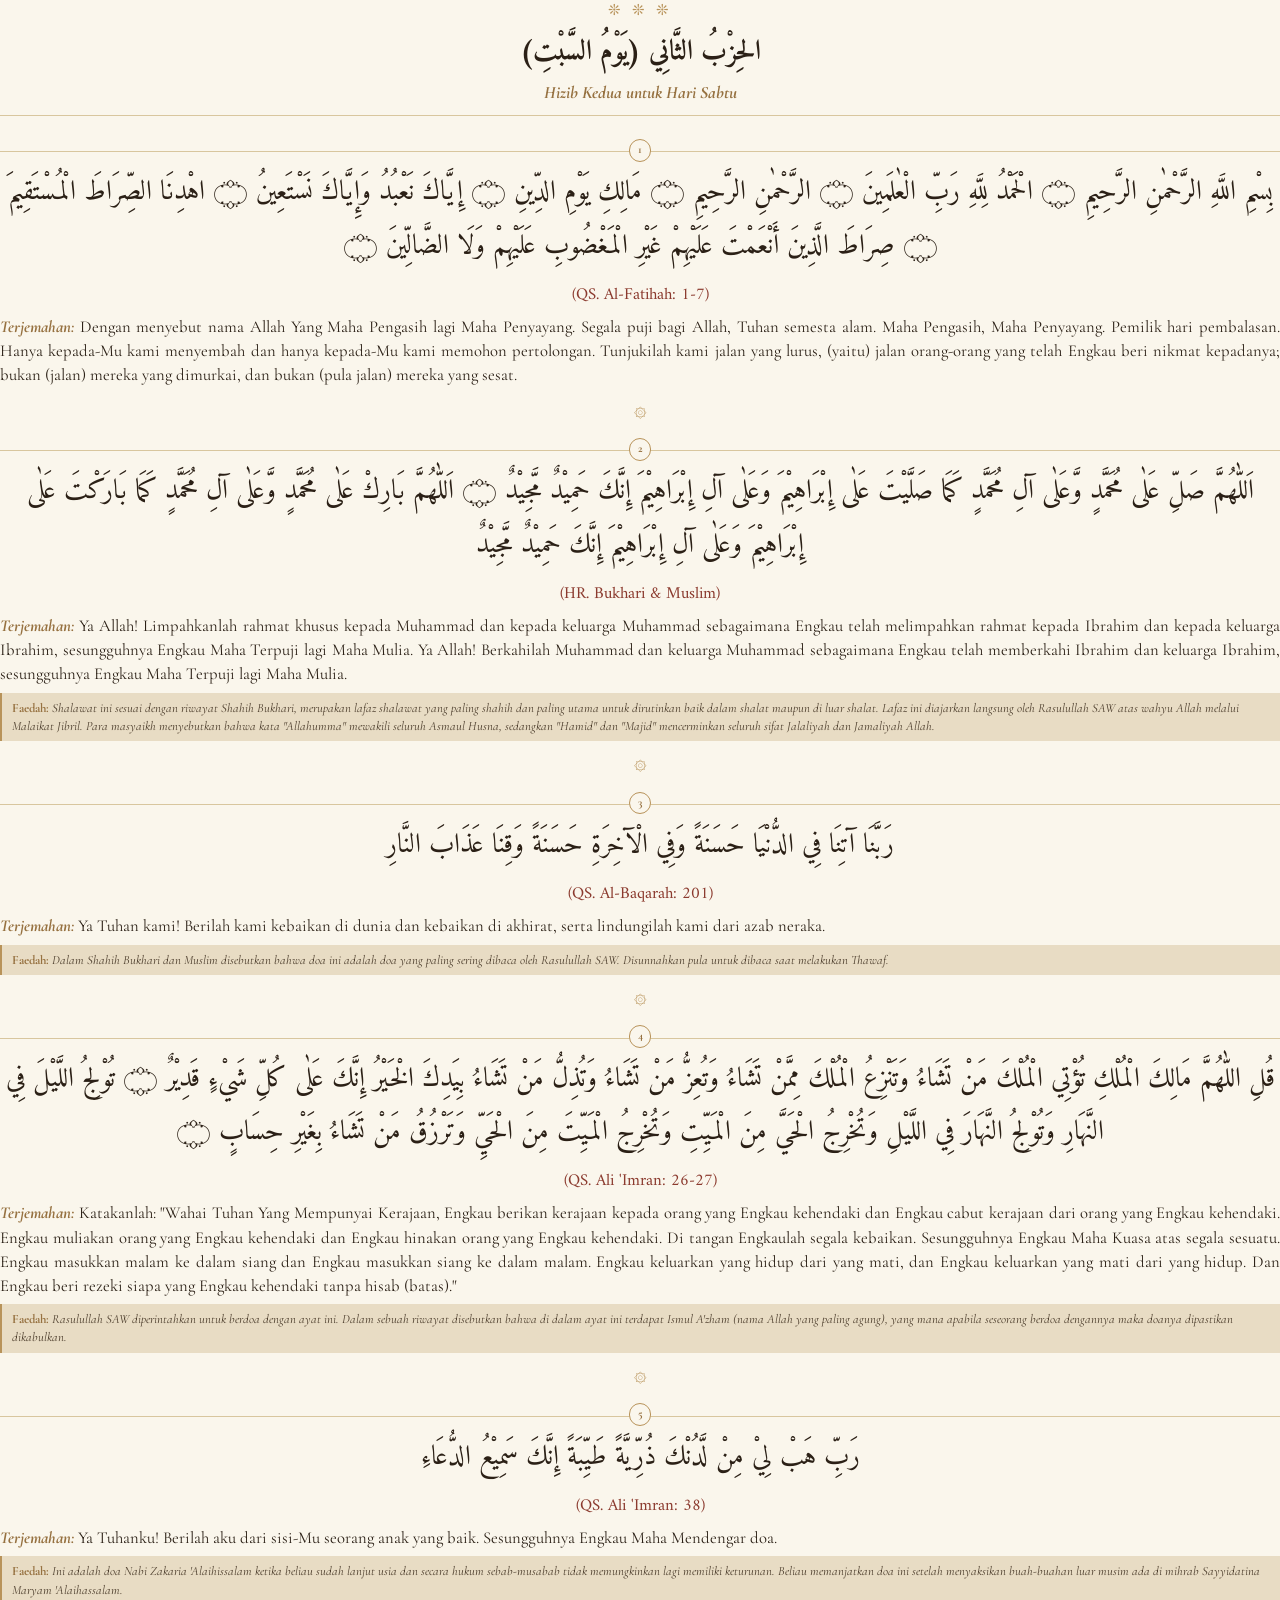
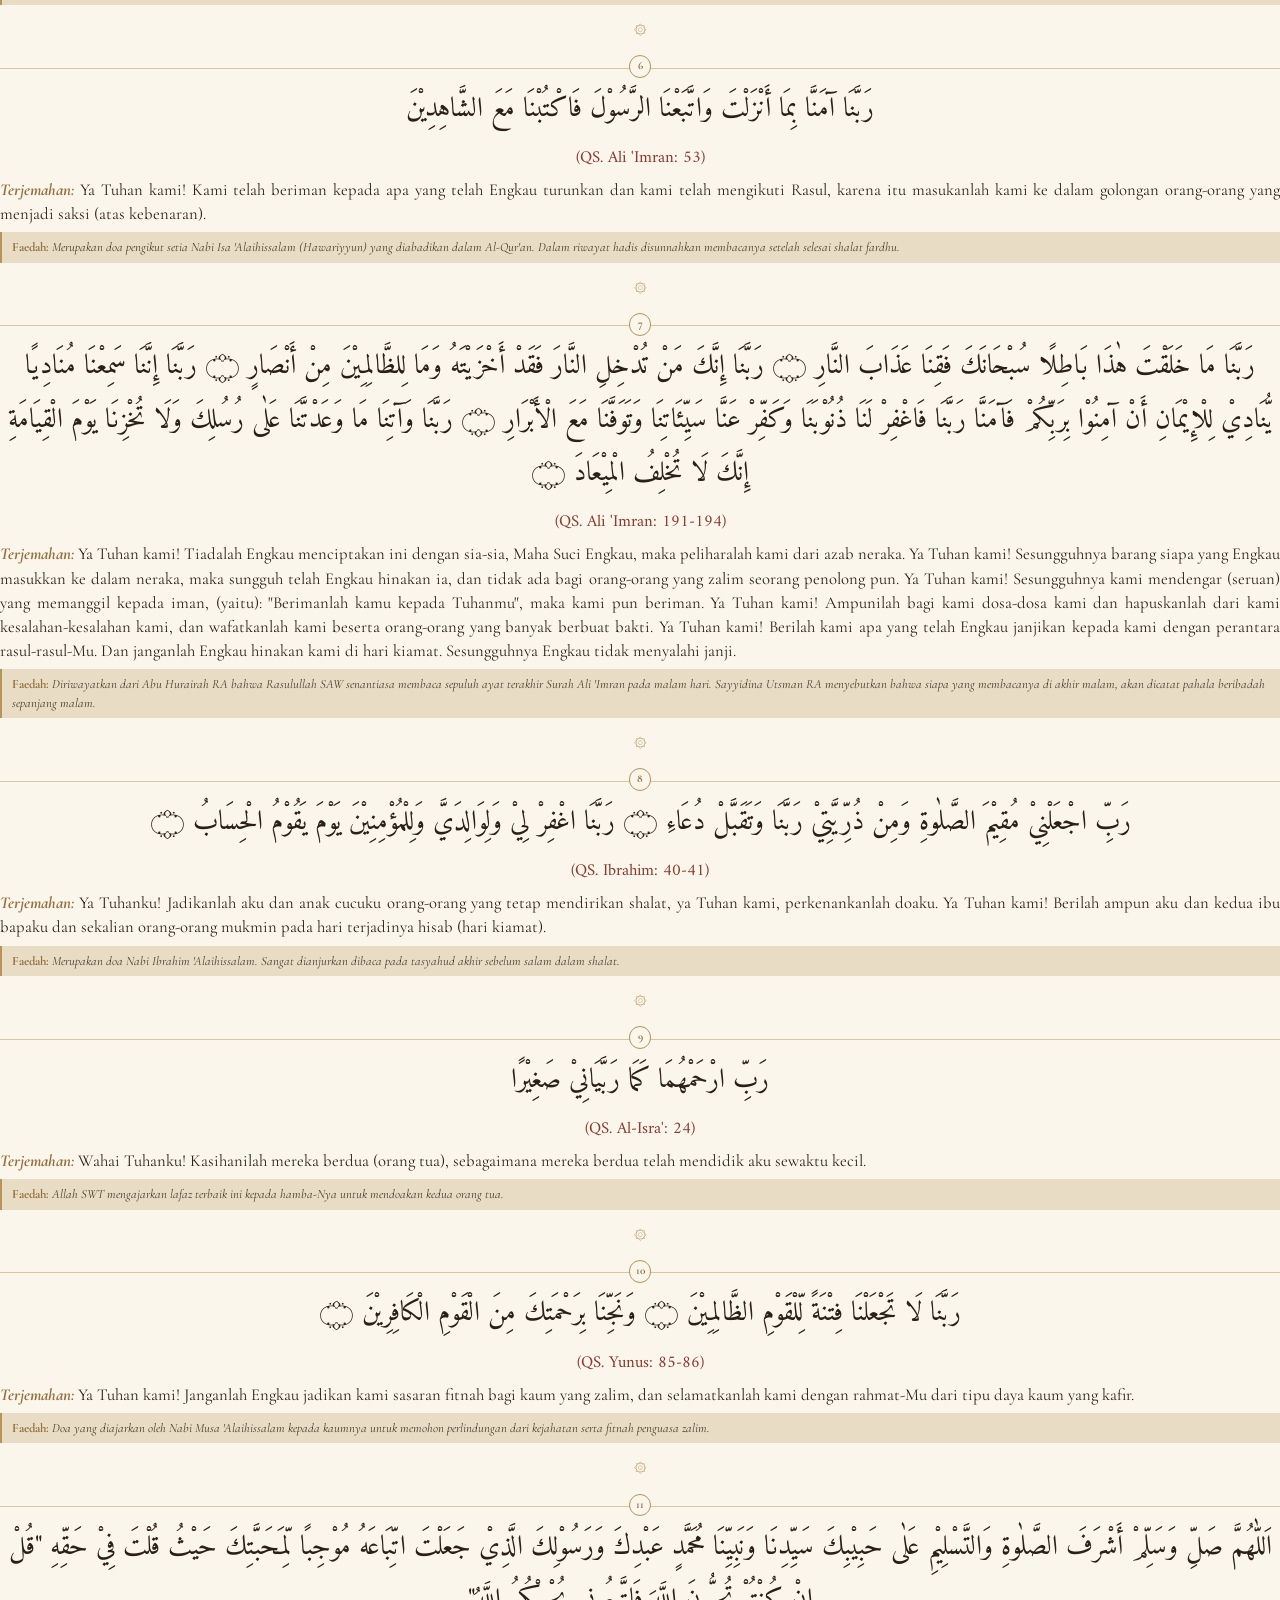
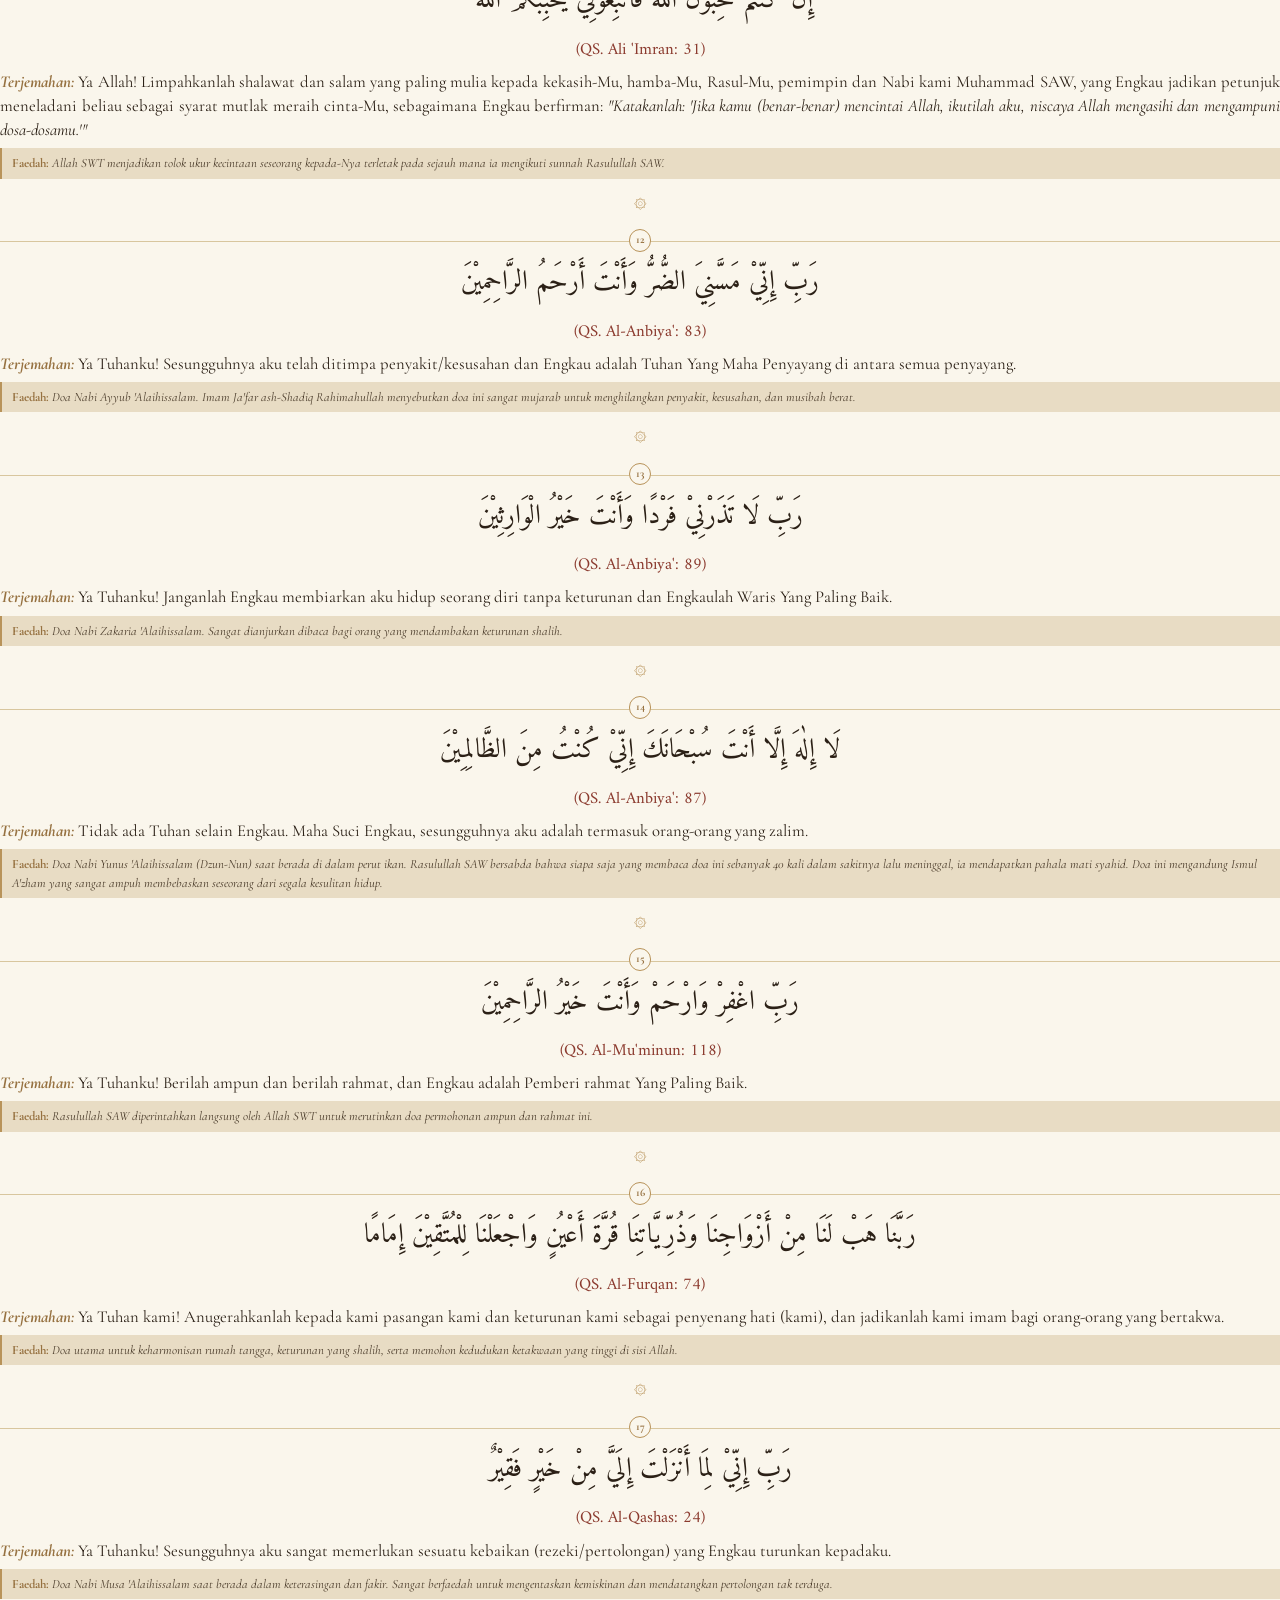
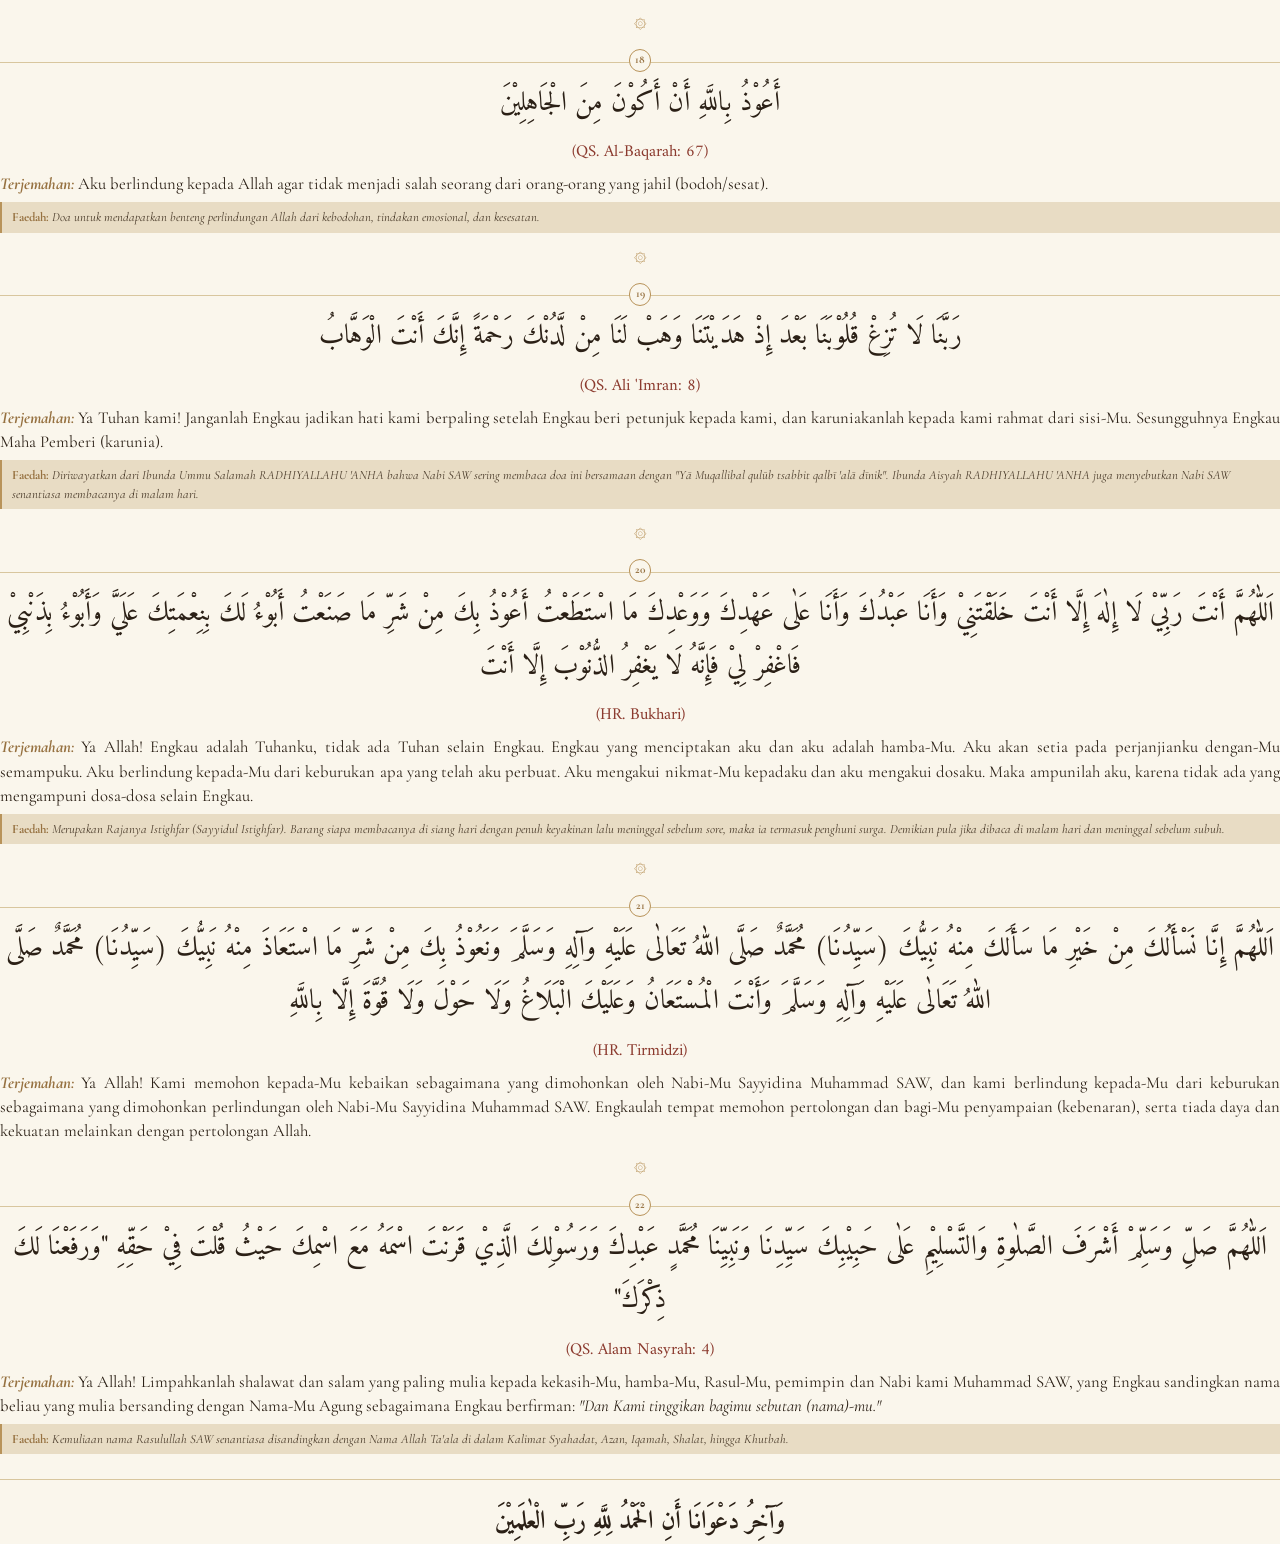
==== html/hizib-kedua-sabtu.html @ 8ec4c280 "feat: rilis perdana PWA Doa Harian dengan 192 doa, bacaan Latin populer, terjemahan, dan konfigurasi" ====
<!DOCTYPE html>
<html lang="id">

<head>
    <meta charset="UTF-8">
    <title>Hizib Kedua - Hari Sabtu</title>
    <link rel="preconnect" href="https://fonts.googleapis.com">
    <link rel="preconnect" href="https://fonts.gstatic.com" crossorigin>
    <link href="https://fonts.googleapis.com/css2?family=Amiri:ital,wght@0,400;0,700;1,400;1,700&family=Cormorant+Garamond:ital,wght@0,400;0,600;0,700;1,400;1,600;1,700&display=swap" rel="stylesheet">

    <style>
        @font-face {
            font-family: 'Amiri';
            src: local('Amiri'),
                 url('../fonts/Amiri-Regular.ttf') format('truetype'),
                 url('../Amiri-Regular.ttf') format('truetype');
            font-weight: normal;
            font-style: normal;
        }

        @font-face {
            font-family: 'Amiri';
            src: local('Amiri Bold'),
                 local('Amiri-Bold'),
                 url('../fonts/Amiri-Bold.ttf') format('truetype'),
                 url('../Amiri-Bold.ttf') format('truetype');
            font-weight: bold;
            font-style: normal;
        }

        /* Fallback / alias */
        @font-face {
            font-family: 'ArabicFont';
            src: local('Amiri'),
                 url('../fonts/Amiri-Regular.ttf') format('truetype'),
                 url('../Amiri-Regular.ttf') format('truetype');
            font-weight: normal;
            font-style: normal;
        }

        @font-face {
            font-family: 'Cormorant Garamond';
            src: local('Cormorant Garamond'),
                 url('../fonts/CormorantGaramond-Var.ttf') format('truetype');
            font-weight: normal;
            font-style: normal;
        }

        @font-face {
            font-family: 'Cormorant Garamond';
            src: local('Cormorant Garamond Italic'),
                 url('../fonts/CormorantGaramond-Italic-Var.ttf') format('truetype');
            font-weight: normal;
            font-style: italic;
        }

        @page {
            size: A5;
            margin: 14mm 15mm 13mm 15mm;
            background-color: #FAF6EC;
        }

        body {
            font-family: 'Cormorant Garamond', serif;
            font-size: 12.5pt;
            line-height: 1.45;
            color: #2B2016;
            background-color: #FAF6EC;
            margin: 0;
            padding: 0;
        }

        /* Header Bab */
        .header-bab {
            text-align: center;
            margin-bottom: 20px;
            padding-bottom: 10px;
            border-bottom: 1px solid #D8C69E;
        }

        .ornamen-top {
            color: #B8935A;
            font-size: 11pt;
            letter-spacing: 4px;
            margin-bottom: 4px;
        }

        .judul-bab-arab {
            font-family: 'Amiri', 'ArabicFont', serif;
            font-size: 21pt;
            font-weight: bold;
            color: #2B2016;
            margin: 12px 0 6px 0;
            direction: rtl;
        }

        .judul-bab-indo {
            font-style: italic;
            font-size: 13pt;
            color: #967140;
            margin: 0;
        }

        /* Blok Doa */
        .doa-blok {
            page-break-inside: auto;
            margin-bottom: 16px;
            position: relative;
        }

        /* Meta / Nomor Doa */
        .doa-header {
            text-align: center;
            margin-bottom: 8px;
            position: relative;
        }

        .nomor-doa {
            display: inline-block;
            width: 5.5mm;
            height: 5.5mm;
            line-height: 5.5mm;
            border-radius: 50%;
            background-color: #FAF6EC;
            border: 1px solid #B8935A;
            color: #967140;
            font-size: 8.5pt;
            font-weight: bold;
            text-align: center;
            margin: 0 auto;
        }

        .garis-pembatas-top {
            border-top: 1px solid #D8C69E;
            margin-top: -2.75mm;
            margin-bottom: 8px;
            z-index: -1;
        }

        /* Teks Arab */
        .teks-arab {
            font-family: 'Amiri', 'ArabicFont', serif;
            font-size: 20.5pt;
            line-height: 1.95;
            text-align: center;
            direction: rtl;
            color: #2B2016;
            margin-top: 14px;
            margin-bottom: 10px;
        }

        /* Referensi Rubrikasi */
        .referensi {
            font-family: 'Amiri', 'ArabicFont', serif;
            font-size: 12.5pt;
            color: #8B3A2E;
            text-align: center;
            direction: rtl;
            margin-top: 6px;
            margin-bottom: 8px;
        }

        /* Terjemahan */
        .label-terjemahan {
            font-style: italic;
            font-weight: bold;
            color: #967140;
        }

        .terjemahan {
            text-align: justify;
            margin-bottom: 6px;
            color: #2B2016;
        }

        /* Catatan / Faedah Box */
        .catatan-box {
            background-color: #E8DCC4;
            border-left: 2pt solid #B8935A;
            padding: 6px 10px;
            font-style: italic;
            color: #4A3B2A;
            margin-top: 6px;
            margin-bottom: 8px;
            font-size: 9.5pt;
        }

        .catatan-box .label-catatan {
            font-weight: bold;
            color: #967140;
            font-style: normal;
        }

        /* Pemisah Antar Doa */
        .pemisah-doa {
            text-align: center;
            color: #B8935A;
            font-size: 10pt;
            margin: 12px 0;
        }

        /* Penutup */
        .penutup-blok {
            text-align: center;
            margin-top: 25px;
            padding-top: 10px;
            border-top: 1px solid #D8C69E;
        }

        .penutup-arab {
            font-family: 'Amiri', 'ArabicFont', serif;
            font-size: 19pt;
            font-weight: bold;
            color: #2B2016;
            margin-top: 14px;
            direction: rtl;
        }
    </style>
</head>

<body>

    <!-- HEADER BAB -->
    <div class="header-bab">
        <div class="ornamen-top">❊ ❊ ❊</div>
        <h1 class="judul-bab-arab">الحِزْبُ الثَّانِي (يَوْمُ السَّبْتِ)</h1>
        <h2 class="judul-bab-indo">Hizib Kedua untuk Hari Sabtu</h2>
    </div>

    <!-- DOA 1 -->
    <div class="doa-blok">
        <div class="doa-header">
            <span class="nomor-doa">1</span>
            <div class="garis-pembatas-top"></div>
        </div>
        <div class="teks-arab">
            بِسْمِ اللَّهِ الرَّحْمٰنِ الرَّحِيمِ ۝ الْحَمْدُ لِلَّهِ رَبِّ الْعٰلَمِينَ ۝ الرَّحْمٰنِ الرَّحِيمِ ۝
            مَالِكِ يَوْمِ الدِّينِ ۝ إِيَّاكَ نَعْبُدُ وَإِيَّاكَ نَسْتَعِينُ ۝ اهْدِنَا الصِّرَاطَ الْمُسْتَقِيمَ ۝
            صِرَاطَ الَّذِينَ أَنْعَمْتَ عَلَيْهِمْ غَيْرِ الْمَغْضُوبِ عَلَيْهِمْ وَلَا الضَّالِّينَ ۝
        </div>
        <div class="referensi">(QS. Al-Fatihah: 1-7)</div>
        <div class="terjemahan">
            <span class="label-terjemahan">Terjemahan:</span> Dengan menyebut nama Allah Yang Maha Pengasih lagi Maha
            Penyayang. Segala puji bagi Allah, Tuhan semesta alam. Maha Pengasih, Maha Penyayang. Pemilik hari pembalasan. Hanya kepada-Mu kami menyembah dan hanya kepada-Mu kami memohon
            pertolongan. Tunjukilah kami jalan yang lurus, (yaitu) jalan orang-orang yang telah Engkau
            beri nikmat kepadanya; bukan (jalan) mereka yang dimurkai, dan bukan (pula jalan) mereka yang sesat.
        </div>
    </div>

    <div class="pemisah-doa">۞</div>

    <!-- DOA 2 -->
    <div class="doa-blok">
        <div class="doa-header">
            <span class="nomor-doa">2</span>
            <div class="garis-pembatas-top"></div>
        </div>
        <div class="teks-arab">
            اَللّٰهُمَّ صَلِّ عَلٰى مُحَمَّدٍ وَّعَلٰى آلِ مُحَمَّدٍ كَمَا صَلَّيْتَ عَلٰى إِبْرَاهِيْمَ وَعَلٰى آلِ
            إِبْرَاهِيْمَ إِنَّكَ حَمِيْدٌ مَّجِيْدٌ ۝ اَللّٰهُمَّ بَارِكْ عَلٰى مُحَمَّدٍ وَّعَلٰى آلِ مُحَمَّدٍ كَمَا
            بَارَكْتَ عَلٰى إِبْرَاهِيْمَ وَعَلٰى آلِ إِبْرَاهِيْمَ إِنَّكَ حَمِيْدٌ مَّجِيْدٌ
        </div>
        <div class="referensi">(HR. Bukhari & Muslim)</div>
        <div class="terjemahan">
            <span class="label-terjemahan">Terjemahan:</span> Ya Allah! Limpahkanlah rahmat khusus kepada Muhammad dan
            kepada keluarga Muhammad sebagaimana Engkau telah melimpahkan rahmat kepada Ibrahim dan kepada keluarga
            Ibrahim, sesungguhnya Engkau Maha Terpuji lagi Maha Mulia. Ya Allah! Berkahilah Muhammad dan
            keluarga Muhammad sebagaimana Engkau telah memberkahi Ibrahim dan keluarga Ibrahim, sesungguhnya Engkau Maha
            Terpuji lagi Maha Mulia.
        </div>
        <div class="catatan-box">
            <span class="label-catatan">Faedah:</span> Shalawat ini sesuai dengan riwayat Shahih Bukhari, merupakan
            lafaz shalawat yang paling shahih dan paling utama untuk dirutinkan baik dalam shalat maupun di luar
            shalat. Lafaz ini diajarkan langsung oleh Rasulullah SAW atas wahyu Allah melalui Malaikat
            Jibril. Para masyaikh menyebutkan bahwa kata "Allahumma" mewakili seluruh Asmaul Husna, sedangkan
            "Hamid" dan "Majid" mencerminkan seluruh sifat Jalaliyah dan Jamaliyah Allah.
        </div>
    </div>

    <div class="pemisah-doa">۞</div>

    <!-- DOA 3 -->
    <div class="doa-blok">
        <div class="doa-header">
            <span class="nomor-doa">3</span>
            <div class="garis-pembatas-top"></div>
        </div>
        <div class="teks-arab">
            رَبَّنَا آتِنَا فِي الدُّنْيَا حَسَنَةً وَفِي الْآخِرَةِ حَسَنَةً وَقِنَا عَذَابَ النَّارِ
        </div>
        <div class="referensi">(QS. Al-Baqarah: 201)</div>
        <div class="terjemahan">
            <span class="label-terjemahan">Terjemahan:</span> Ya Tuhan kami! Berilah kami kebaikan di dunia dan kebaikan
            di akhirat, serta lindungilah kami dari azab neraka.
        </div>
        <div class="catatan-box">
            <span class="label-catatan">Faedah:</span> Dalam Shahih Bukhari dan Muslim disebutkan bahwa doa ini adalah
            doa yang paling sering dibaca oleh Rasulullah SAW. Disunnahkan pula untuk dibaca saat melakukan
            Thawaf.
        </div>
    </div>

    <div class="pemisah-doa">۞</div>

    <!-- DOA 4 -->
    <div class="doa-blok">
        <div class="doa-header">
            <span class="nomor-doa">4</span>
            <div class="garis-pembatas-top"></div>
        </div>
        <div class="teks-arab">
            قُلِ اللّٰهُمَّ مَالِكَ الْمُلْكِ تُؤْتِي الْمُلْكَ مَنْ تَشَاءُ وَتَنْزِعُ الْمُلْكَ مِمَّنْ تَشَاءُ
            وَتُعِزُّ مَنْ تَشَاءُ وَتُذِلُّ مَنْ تَشَاءُ بِيَدِكَ الْخَيْرُ إِنَّكَ عَلٰى كُلِّ شَيْءٍ قَدِيْرٌ ۝
            تُوْلِجُ اللَّيْلَ فِي النَّهَارِ وَتُوْلِجُ النَّهَارَ فِي اللَّيْلِ وَتُخْرِجُ الْحَيَّ مِنَ الْمَيِّتِ
            وَتُخْرِجُ الْمَيِّتَ مِنَ الْحَيِّ وَتَرْزُقُ مَنْ تَشَاءُ بِغَيْرِ حِسَابٍ ۝
        </div>
        <div class="referensi">(QS. Ali 'Imran: 26-27)</div>
        <div class="terjemahan">
            <span class="label-terjemahan">Terjemahan:</span> Katakanlah: "Wahai Tuhan Yang Mempunyai Kerajaan, Engkau
            berikan kerajaan kepada orang yang Engkau kehendaki dan Engkau cabut kerajaan dari orang yang Engkau
            kehendaki. Engkau muliakan orang yang Engkau kehendaki dan Engkau hinakan orang yang Engkau
            kehendaki. Di tangan Engkaulah segala kebaikan. Sesungguhnya Engkau Maha Kuasa atas segala
            sesuatu. Engkau masukkan malam ke dalam siang dan Engkau masukkan siang ke dalam malam.
            Engkau keluarkan yang hidup dari yang mati, dan Engkau keluarkan yang mati dari yang hidup. Dan
            Engkau beri rezeki siapa yang Engkau kehendaki tanpa hisab (batas)."
        </div>
        <div class="catatan-box">
            <span class="label-catatan">Faedah:</span> Rasulullah SAW diperintahkan untuk berdoa dengan ayat ini. Dalam sebuah riwayat disebutkan bahwa di dalam ayat ini terdapat Ismul A'zham (nama Allah yang paling
            agung), yang mana apabila seseorang berdoa dengannya maka doanya dipastikan dikabulkan.
        </div>
    </div>

    <div class="pemisah-doa">۞</div>

    <!-- DOA 5 -->
    <div class="doa-blok">
        <div class="doa-header">
            <span class="nomor-doa">5</span>
            <div class="garis-pembatas-top"></div>
        </div>
        <div class="teks-arab">
            رَبِّ هَبْ لِيْ مِنْ لَّدُنْكَ ذُرِّيَّةً طَيِّبَةً إِنَّكَ سَمِيْعُ الدُّعَاءِ
        </div>
        <div class="referensi">(QS. Ali 'Imran: 38)</div>
        <div class="terjemahan">
            <span class="label-terjemahan">Terjemahan:</span> Ya Tuhanku! Berilah aku dari sisi-Mu seorang anak yang
            baik. Sesungguhnya Engkau Maha Mendengar doa.
        </div>
        <div class="catatan-box">
            <span class="label-catatan">Faedah:</span> Ini adalah doa Nabi Zakaria 'Alaihissalam ketika beliau sudah
            lanjut usia dan secara hukum sebab-musabab tidak memungkinkan lagi memiliki keturunan. Beliau
            memanjatkan doa ini setelah menyaksikan buah-buahan luar musim ada di mihrab Sayyidatina Maryam
            'Alaihassalam.
        </div>
    </div>

    <div class="pemisah-doa">۞</div>

    <!-- DOA 6 -->
    <div class="doa-blok">
        <div class="doa-header">
            <span class="nomor-doa">6</span>
            <div class="garis-pembatas-top"></div>
        </div>
        <div class="teks-arab">
            رَبَّنَا آمَنَّا بِمَا أَنْزَلْتَ وَاتَّبَعْنَا الرَّسُوْلَ فَاكْتُبْنَا مَعَ الشَّاهِدِيْنَ
        </div>
        <div class="referensi">(QS. Ali 'Imran: 53)</div>
        <div class="terjemahan">
            <span class="label-terjemahan">Terjemahan:</span> Ya Tuhan kami! Kami telah beriman kepada apa yang telah
            Engkau turunkan dan kami telah mengikuti Rasul, karena itu masukanlah kami ke dalam golongan orang-orang
            yang menjadi saksi (atas kebenaran).
        </div>
        <div class="catatan-box">
            <span class="label-catatan">Faedah:</span> Merupakan doa pengikut setia Nabi Isa 'Alaihissalam (Hawariyyun)
            yang diabadikan dalam Al-Qur'an. Dalam riwayat hadis disunnahkan membacanya setelah selesai shalat
            fardhu.
        </div>
    </div>

    <div class="pemisah-doa">۞</div>

    <!-- DOA 7 -->
    <div class="doa-blok">
        <div class="doa-header">
            <span class="nomor-doa">7</span>
            <div class="garis-pembatas-top"></div>
        </div>
        <div class="teks-arab">
            رَبَّنَا مَا خَلَقْتَ هٰذَا بَاطِلًا سُبْحَانَكَ فَقِنَا عَذَابَ النَّارِ ۝ رَبَّنَا إِنَّكَ مَنْ تُدْخِلِ
            النَّارَ فَقَدْ أَخْزَيْتَهُ وَمَا لِلظَّالِمِيْنَ مِنْ أَنْصَارٍ ۝ رَبَّنَا إِنَّنَا سَمِعْنَا مُنَادِيًا
            يُّنَادِيْ لِلْإِيْمَانِ أَنْ آمِنُوْا بِرَبِّكُمْ فَآمَنَّا رَبَّنَا فَاغْفِرْ لَنَا ذُنُوْبَنَا وَكَفِّرْ
            عَنَّا سَيِّئَاتِنَا وَتَوَفَّنَا مَعَ الْأَبْرَارِ ۝ رَبَّنَا وَآتِنَا مَا وَعَدْتَّنَا عَلٰى رُسُلِكَ
            وَلَا تُخْزِنَا يَوْمَ الْقِيَامَةِ إِنَّكَ لَا تُخْلِفُ الْمِيْعَادَ ۝
        </div>
        <div class="referensi">(QS. Ali 'Imran: 191-194)</div>
        <div class="terjemahan">
            <span class="label-terjemahan">Terjemahan:</span> Ya Tuhan kami! Tiadalah Engkau menciptakan ini dengan
            sia-sia, Maha Suci Engkau, maka peliharalah kami dari azab neraka. Ya Tuhan kami! Sesungguhnya
            barang siapa yang Engkau masukkan ke dalam neraka, maka sungguh telah Engkau hinakan ia, dan tidak ada bagi
            orang-orang yang zalim seorang penolong pun. Ya Tuhan kami! Sesungguhnya kami mendengar (seruan)
            yang memanggil kepada iman, (yaitu): "Berimanlah kamu kepada Tuhanmu", maka kami pun beriman. Ya Tuhan kami!
            Ampunilah bagi kami dosa-dosa kami dan hapuskanlah dari kami kesalahan-kesalahan kami, dan wafatkanlah kami
            beserta orang-orang yang banyak berbuat bakti. Ya Tuhan kami! Berilah kami apa yang telah Engkau janjikan
            kepada kami dengan perantara rasul-rasul-Mu. Dan janganlah Engkau hinakan kami di hari kiamat. Sesungguhnya
            Engkau tidak menyalahi janji.
        </div>
        <div class="catatan-box">
            <span class="label-catatan">Faedah:</span> Diriwayatkan dari Abu Hurairah RA bahwa Rasulullah SAW senantiasa
            membaca sepuluh ayat terakhir Surah Ali 'Imran pada malam hari. Sayyidina Utsman RA menyebutkan bahwa siapa
            yang membacanya di akhir malam, akan dicatat pahala beribadah sepanjang malam.
        </div>
    </div>

    <div class="pemisah-doa">۞</div>

    <!-- DOA 8 -->
    <div class="doa-blok">
        <div class="doa-header">
            <span class="nomor-doa">8</span>
            <div class="garis-pembatas-top"></div>
        </div>
        <div class="teks-arab">
            رَبِّ اجْعَلْنِيْ مُقِيْمَ الصَّلٰوةِ وَمِنْ ذُرِّيَّتِيْ رَبَّنَا وَتَقَبَّلْ دُعَاءِ ۝ رَبَّنَا اغْفِرْ
            لِيْ وَلِوَالِدَيَّ وَلِلْمُؤْمِنِيْنَ يَوْمَ يَقُوْمُ الْحِسَابُ ۝
        </div>
        <div class="referensi">(QS. Ibrahim: 40-41)</div>
        <div class="terjemahan">
            <span class="label-terjemahan">Terjemahan:</span> Ya Tuhanku! Jadikanlah aku dan anak cucuku orang-orang
            yang tetap mendirikan shalat, ya Tuhan kami, perkenankanlah doaku. Ya Tuhan kami! Berilah ampun aku dan
            kedua ibu bapaku dan sekalian orang-orang mukmin pada hari terjadinya hisab (hari kiamat).
        </div>
        <div class="catatan-box">
            <span class="label-catatan">Faedah:</span> Merupakan doa Nabi Ibrahim 'Alaihissalam. Sangat dianjurkan
            dibaca pada tasyahud akhir sebelum salam dalam shalat.
        </div>
    </div>

    <div class="pemisah-doa">۞</div>

    <!-- DOA 9 -->
    <div class="doa-blok">
        <div class="doa-header">
            <span class="nomor-doa">9</span>
            <div class="garis-pembatas-top"></div>
        </div>
        <div class="teks-arab">
            رَبِّ ارْحَمْهُمَا كَمَا رَبَّيَانِيْ صَغِيْرًا
        </div>
        <div class="referensi">(QS. Al-Isra': 24)</div>
        <div class="terjemahan">
            <span class="label-terjemahan">Terjemahan:</span> Wahai Tuhanku! Kasihanilah mereka berdua (orang tua),
            sebagaimana mereka berdua telah mendidik aku sewaktu kecil.
        </div>
        <div class="catatan-box">
            <span class="label-catatan">Faedah:</span> Allah SWT mengajarkan lafaz terbaik ini kepada hamba-Nya untuk
            mendoakan kedua orang tua.
        </div>
    </div>

    <div class="pemisah-doa">۞</div>

    <!-- DOA 10 -->
    <div class="doa-blok">
        <div class="doa-header">
            <span class="nomor-doa">10</span>
            <div class="garis-pembatas-top"></div>
        </div>
        <div class="teks-arab">
            رَبَّنَا لَا تَجْعَلْنَا فِتْنَةً لِّلْقَوْمِ الظَّالِمِيْنَ ۝ وَنَجِّنَا بِرَحْمَتِكَ مِنَ الْقَوْمِ
            الْكَافِرِيْنَ ۝
        </div>
        <div class="referensi">(QS. Yunus: 85-86)</div>
        <div class="terjemahan">
            <span class="label-terjemahan">Terjemahan:</span> Ya Tuhan kami! Janganlah Engkau jadikan kami sasaran
            fitnah bagi kaum yang zalim, dan selamatkanlah kami dengan rahmat-Mu dari tipu daya kaum yang kafir.
        </div>
        <div class="catatan-box">
            <span class="label-catatan">Faedah:</span> Doa yang diajarkan oleh Nabi Musa 'Alaihissalam kepada kaumnya
            untuk memohon perlindungan dari kejahatan serta fitnah penguasa zalim.
        </div>
    </div>

    <div class="pemisah-doa">۞</div>

    <!-- DOA 11 -->
    <div class="doa-blok">
        <div class="doa-header">
            <span class="nomor-doa">11</span>
            <div class="garis-pembatas-top"></div>
        </div>
        <div class="teks-arab">
            اَللّٰهُمَّ صَلِّ وَسَلِّمْ أَشْرَفَ الصَّلٰوةِ وَالتَّسْلِيْمِ عَلٰى حَبِيْبِكَ سَيِّدِنَا وَنَبِيِّنَا
            مُحَمَّدٍ عَبْدِكَ وَرَسُوْلِكَ الَّذِيْ جَعَلْتَ اتِّبَاعَهُ مُوْجِبًا لِّمَحَبَّتِكَ حَيْثُ قُلْتَ فِيْ
            حَقِّهِ "قُلْ إِنْ كُنْتُمْ تُحِبُّونَ اللَّهَ فَاتَّبِعُونِي يُحْبِبْكُمُ اللَّهُ"
        </div>
        <div class="referensi">(QS. Ali 'Imran: 31)</div>
        <div class="terjemahan">
            <span class="label-terjemahan">Terjemahan:</span> Ya Allah! Limpahkanlah shalawat dan salam yang paling
            mulia kepada kekasih-Mu, hamba-Mu, Rasul-Mu, pemimpin dan Nabi kami Muhammad SAW, yang Engkau jadikan
            petunjuk meneladani beliau sebagai syarat mutlak meraih cinta-Mu, sebagaimana Engkau berfirman:
            <em>"Katakanlah: 'Jika kamu (benar-benar) mencintai Allah, ikutilah aku, niscaya Allah mengasihi dan
                mengampuni dosa-dosamu.'"</em>
        </div>
        <div class="catatan-box">
            <span class="label-catatan">Faedah:</span> Allah SWT menjadikan tolok ukur kecintaan seseorang kepada-Nya
            terletak pada sejauh mana ia mengikuti sunnah Rasulullah SAW.
        </div>
    </div>

    <div class="pemisah-doa">۞</div>

    <!-- DOA 12 -->
    <div class="doa-blok">
        <div class="doa-header">
            <span class="nomor-doa">12</span>
            <div class="garis-pembatas-top"></div>
        </div>
        <div class="teks-arab">
            رَبِّ إِنِّيْ مَسَّنِيَ الضُّرُّ وَأَنْتَ أَرْحَمُ الرَّاحِمِيْنَ
        </div>
        <div class="referensi">(QS. Al-Anbiya': 83)</div>
        <div class="terjemahan">
            <span class="label-terjemahan">Terjemahan:</span> Ya Tuhanku! Sesungguhnya aku telah ditimpa
            penyakit/kesusahan dan Engkau adalah Tuhan Yang Maha Penyayang di antara semua penyayang.
        </div>
        <div class="catatan-box">
            <span class="label-catatan">Faedah:</span> Doa Nabi Ayyub 'Alaihissalam. Imam Ja'far ash-Shadiq Rahimahullah
            menyebutkan doa ini sangat mujarab untuk menghilangkan penyakit, kesusahan, dan musibah berat.
        </div>
    </div>

    <div class="pemisah-doa">۞</div>

    <!-- DOA 13 -->
    <div class="doa-blok">
        <div class="doa-header">
            <span class="nomor-doa">13</span>
            <div class="garis-pembatas-top"></div>
        </div>
        <div class="teks-arab">
            رَبِّ لَا تَذَرْنِيْ فَرْدًا وَأَنْتَ خَيْرُ الْوَارِثِيْنَ
        </div>
        <div class="referensi">(QS. Al-Anbiya': 89)</div>
        <div class="terjemahan">
            <span class="label-terjemahan">Terjemahan:</span> Ya Tuhanku! Janganlah Engkau membiarkan aku hidup seorang
            diri tanpa keturunan dan Engkaulah Waris Yang Paling Baik.
        </div>
        <div class="catatan-box">
            <span class="label-catatan">Faedah:</span> Doa Nabi Zakaria 'Alaihissalam. Sangat dianjurkan dibaca bagi
            orang yang mendambakan keturunan shalih.
        </div>
    </div>

    <div class="pemisah-doa">۞</div>

    <!-- DOA 14 -->
    <div class="doa-blok">
        <div class="doa-header">
            <span class="nomor-doa">14</span>
            <div class="garis-pembatas-top"></div>
        </div>
        <div class="teks-arab">
            لَا إِلٰهَ إِلَّا أَنْتَ سُبْحَانَكَ إِنِّيْ كُنْتُ مِنَ الظَّالِمِيْنَ
        </div>
        <div class="referensi">(QS. Al-Anbiya': 87)</div>
        <div class="terjemahan">
            <span class="label-terjemahan">Terjemahan:</span> Tidak ada Tuhan selain Engkau. Maha Suci Engkau,
            sesungguhnya aku adalah termasuk orang-orang yang zalim.
        </div>
        <div class="catatan-box">
            <span class="label-catatan">Faedah:</span> Doa Nabi Yunus 'Alaihissalam (Dzun-Nun) saat berada di dalam
            perut ikan. Rasulullah SAW bersabda bahwa siapa saja yang membaca doa ini sebanyak 40 kali dalam sakitnya
            lalu meninggal, ia mendapatkan pahala mati syahid. Doa ini mengandung Ismul A'zham yang sangat ampuh
            membebaskan seseorang dari segala kesulitan hidup.
        </div>
    </div>

    <div class="pemisah-doa">۞</div>

    <!-- DOA 15 -->
    <div class="doa-blok">
        <div class="doa-header">
            <span class="nomor-doa">15</span>
            <div class="garis-pembatas-top"></div>
        </div>
        <div class="teks-arab">
            رَبِّ اغْفِرْ وَارْحَمْ وَأَنْتَ خَيْرُ الرَّاحِمِيْنَ
        </div>
        <div class="referensi">(QS. Al-Mu'minun: 118)</div>
        <div class="terjemahan">
            <span class="label-terjemahan">Terjemahan:</span> Ya Tuhanku! Berilah ampun dan berilah rahmat, dan Engkau
            adalah Pemberi rahmat Yang Paling Baik.
        </div>
        <div class="catatan-box">
            <span class="label-catatan">Faedah:</span> Rasulullah SAW diperintahkan langsung oleh Allah SWT untuk
            merutinkan doa permohonan ampun dan rahmat ini.
        </div>
    </div>

    <div class="pemisah-doa">۞</div>

    <!-- DOA 16 -->
    <div class="doa-blok">
        <div class="doa-header">
            <span class="nomor-doa">16</span>
            <div class="garis-pembatas-top"></div>
        </div>
        <div class="teks-arab">
            رَبَّنَا هَبْ لَنَا مِنْ أَزْوَاجِنَا وَذُرِّيَّاتِنَا قُرَّةَ أَعْيُنٍ وَاجْعَلْنَا لِلْمُتَّقِيْنَ
            إِمَامًا
        </div>
        <div class="referensi">(QS. Al-Furqan: 74)</div>
        <div class="terjemahan">
            <span class="label-terjemahan">Terjemahan:</span> Ya Tuhan kami! Anugerahkanlah kepada kami pasangan kami
            dan keturunan kami sebagai penyenang hati (kami), dan jadikanlah kami imam bagi orang-orang yang bertakwa.
        </div>
        <div class="catatan-box">
            <span class="label-catatan">Faedah:</span> Doa utama untuk keharmonisan rumah tangga, keturunan yang shalih,
            serta memohon kedudukan ketakwaan yang tinggi di sisi Allah.
        </div>
    </div>

    <div class="pemisah-doa">۞</div>

    <!-- DOA 17 -->
    <div class="doa-blok">
        <div class="doa-header">
            <span class="nomor-doa">17</span>
            <div class="garis-pembatas-top"></div>
        </div>
        <div class="teks-arab">
            رَبِّ إِنِّيْ لِمَا أَنْزَلْتَ إِلَيَّ مِنْ خَيْرٍ فَقِيْرٌ
        </div>
        <div class="referensi">(QS. Al-Qashas: 24)</div>
        <div class="terjemahan">
            <span class="label-terjemahan">Terjemahan:</span> Ya Tuhanku! Sesungguhnya aku sangat memerlukan sesuatu
            kebaikan (rezeki/pertolongan) yang Engkau turunkan kepadaku.
        </div>
        <div class="catatan-box">
            <span class="label-catatan">Faedah:</span> Doa Nabi Musa 'Alaihissalam saat berada dalam keterasingan dan
            fakir. Sangat berfaedah untuk mengentaskan kemiskinan dan mendatangkan pertolongan tak terduga.
        </div>
    </div>

    <div class="pemisah-doa">۞</div>

    <!-- DOA 18 -->
    <div class="doa-blok">
        <div class="doa-header">
            <span class="nomor-doa">18</span>
            <div class="garis-pembatas-top"></div>
        </div>
        <div class="teks-arab">
            أَعُوْذُ بِاللَّهِ أَنْ أَكُوْنَ مِنَ الْجَاهِلِيْنَ
        </div>
        <div class="referensi">(QS. Al-Baqarah: 67)</div>
        <div class="terjemahan">
            <span class="label-terjemahan">Terjemahan:</span> Aku berlindung kepada Allah agar tidak menjadi salah
            seorang dari orang-orang yang jahil (bodoh/sesat).
        </div>
        <div class="catatan-box">
            <span class="label-catatan">Faedah:</span> Doa untuk mendapatkan benteng perlindungan Allah dari kebodohan,
            tindakan emosional, dan kesesatan.
        </div>
    </div>

    <div class="pemisah-doa">۞</div>

    <!-- DOA 19 -->
    <div class="doa-blok">
        <div class="doa-header">
            <span class="nomor-doa">19</span>
            <div class="garis-pembatas-top"></div>
        </div>
        <div class="teks-arab">
            رَبَّنَا لَا تُزِغْ قُلُوْبَنَا بَعْدَ إِذْ هَدَيْتَنَا وَهَبْ لَنَا مِنْ لَّدُنْكَ رَحْمَةً إِنَّكَ أَنْتَ
            الْوَهَّابُ
        </div>
        <div class="referensi">(QS. Ali 'Imran: 8)</div>
        <div class="terjemahan">
            <span class="label-terjemahan">Terjemahan:</span> Ya Tuhan kami! Janganlah Engkau jadikan hati kami
            berpaling setelah Engkau beri petunjuk kepada kami, dan karuniakanlah kepada kami rahmat dari sisi-Mu.
            Sesungguhnya Engkau Maha Pemberi (karunia).
        </div>
        <div class="catatan-box">
            <span class="label-catatan">Faedah:</span> Diriwayatkan dari Ibunda Ummu Salamah RADHIYALLAHU 'ANHA bahwa
            Nabi SAW sering membaca doa ini bersamaan dengan "Yā Muqallibal qulūb tsabbit qalbī 'alā dīnik". Ibunda
            Aisyah RADHIYALLAHU 'ANHA juga menyebutkan Nabi SAW senantiasa membacanya di malam hari.
        </div>
    </div>

    <div class="pemisah-doa">۞</div>

    <!-- DOA 20 -->
    <div class="doa-blok">
        <div class="doa-header">
            <span class="nomor-doa">20</span>
            <div class="garis-pembatas-top"></div>
        </div>
        <div class="teks-arab">
            اَللّٰهُمَّ أَنْتَ رَبِّيْ لَا إِلٰهَ إِلَّا أَنْتَ خَلَقْتَنِيْ وَأَنَا عَبْدُكَ وَأَنَا عَلٰى عَهْدِكَ
            وَوَعْدِكَ مَا اسْتَطَعْتُ أَعُوْذُ بِكَ مِنْ شَرِّ مَا صَنَعْتُ أَبُوْءُ لَكَ بِنِعْمَتِكَ عَلَيَّ
            وَأَبُوْءُ بِذَنْبِيْ فَاغْفِرْ لِيْ فَإِنَّهُ لَا يَغْفِرُ الذُّنُوْبَ إِلَّا أَنْتَ
        </div>
        <div class="referensi">(HR. Bukhari)</div>
        <div class="terjemahan">
            <span class="label-terjemahan">Terjemahan:</span> Ya Allah! Engkau adalah Tuhanku, tidak ada Tuhan selain
            Engkau. Engkau yang menciptakan aku dan aku adalah hamba-Mu. Aku akan setia pada perjanjianku dengan-Mu
            semampuku. Aku berlindung kepada-Mu dari keburukan apa yang telah aku perbuat. Aku mengakui nikmat-Mu
            kepadaku dan aku mengakui dosaku. Maka ampunilah aku, karena tidak ada yang mengampuni dosa-dosa selain
            Engkau.
        </div>
        <div class="catatan-box">
            <span class="label-catatan">Faedah:</span> Merupakan Rajanya Istighfar (Sayyidul Istighfar). Barang siapa
            membacanya di siang hari dengan penuh keyakinan lalu meninggal sebelum sore, maka ia termasuk penghuni
            surga. Demikian pula jika dibaca di malam hari dan meninggal sebelum subuh.
        </div>
    </div>

    <div class="pemisah-doa">۞</div>

    <!-- DOA 21 -->
    <div class="doa-blok">
        <div class="doa-header">
            <span class="nomor-doa">21</span>
            <div class="garis-pembatas-top"></div>
        </div>
        <div class="teks-arab">
            اَللّٰهُمَّ إِنَّا نَسْأَلُكَ مِنْ خَيْرِ مَا سَأَلَكَ مِنْهُ نَبِيُّكَ (سَيِّدُنَا) مُحَمَّدٌ صَلَّى اللهُ
            تَعَالٰى عَلَيْهِ وَآلِهِ وَسَلَّمَ وَنَعُوْذُ بِكَ مِنْ شَرِّ مَا اسْتَعَاذَ مِنْهُ نَبِيُّكَ (سَيِّدُنَا)
            مُحَمَّدٌ صَلَّى اللهُ تَعَالٰى عَلَيْهِ وَآلِهِ وَسَلَّمَ وَأَنْتَ الْمُسْتَعَانُ وَعَلَيْكَ الْبَلَاغُ
            وَلَا حَوْلَ وَلَا قُوَّةَ إِلَّا بِاللَّهِ
        </div>
        <div class="referensi">(HR. Tirmidzi)</div>
        <div class="terjemahan">
            <span class="label-terjemahan">Terjemahan:</span> Ya Allah! Kami memohon kepada-Mu kebaikan sebagaimana yang
            dimohonkan oleh Nabi-Mu Sayyidina Muhammad SAW, dan kami berlindung kepada-Mu dari keburukan sebagaimana
            yang dimohonkan perlindungan oleh Nabi-Mu Sayyidina Muhammad SAW. Engkaulah tempat memohon pertolongan dan
            bagi-Mu penyampaian (kebenaran), serta tiada daya dan kekuatan melainkan dengan pertolongan Allah.
        </div>
    </div>

    <div class="pemisah-doa">۞</div>

    <!-- DOA 22 -->
    <div class="doa-blok">
        <div class="doa-header">
            <span class="nomor-doa">22</span>
            <div class="garis-pembatas-top"></div>
        </div>
        <div class="teks-arab">
            اَللّٰهُمَّ صَلِّ وَسَلِّمْ أَشْرَفَ الصَّلٰوةِ وَالتَّسْلِيْمِ عَلٰى حَبِيْبِكَ سَيِّدِنَا وَنَبِيِّنَا
            مُحَمَّدٍ عَبْدِكَ وَرَسُوْلِكَ الَّذِيْ قَرَنْتَ اسْمَهُ مَعَ اسْمِكَ حَيْثُ قُلْتَ فِيْ حَقِّهِ
            "وَرَفَعْنَا لَكَ ذِكْرَكَ"
        </div>
        <div class="referensi">(QS. Alam Nasyrah: 4)</div>
        <div class="terjemahan">
            <span class="label-terjemahan">Terjemahan:</span> Ya Allah! Limpahkanlah shalawat dan salam yang paling
            mulia kepada kekasih-Mu, hamba-Mu, Rasul-Mu, pemimpin dan Nabi kami Muhammad SAW, yang Engkau sandingkan
            nama beliau yang mulia bersanding dengan Nama-Mu Agung sebagaimana Engkau berfirman: <em>"Dan Kami tinggikan
                bagimu sebutan (nama)-mu."</em>
        </div>
        <div class="catatan-box">
            <span class="label-catatan">Faedah:</span> Kemuliaan nama Rasulullah SAW senantiasa disandingkan dengan Nama
            Allah Ta'ala di dalam Kalimat Syahadat, Azan, Iqamah, Shalat, hingga Khutbah.
        </div>
    </div>

    <!-- PENUTUP -->
    <div class="penutup-blok">
        <div class="penutup-arab">
            وَآخِرُ دَعْوَانَا أَنِ الْحَمْدُ لِلَّهِ رَبِّ الْعٰلَمِيْنَ
        </div>
    </div>

</body>

</html>
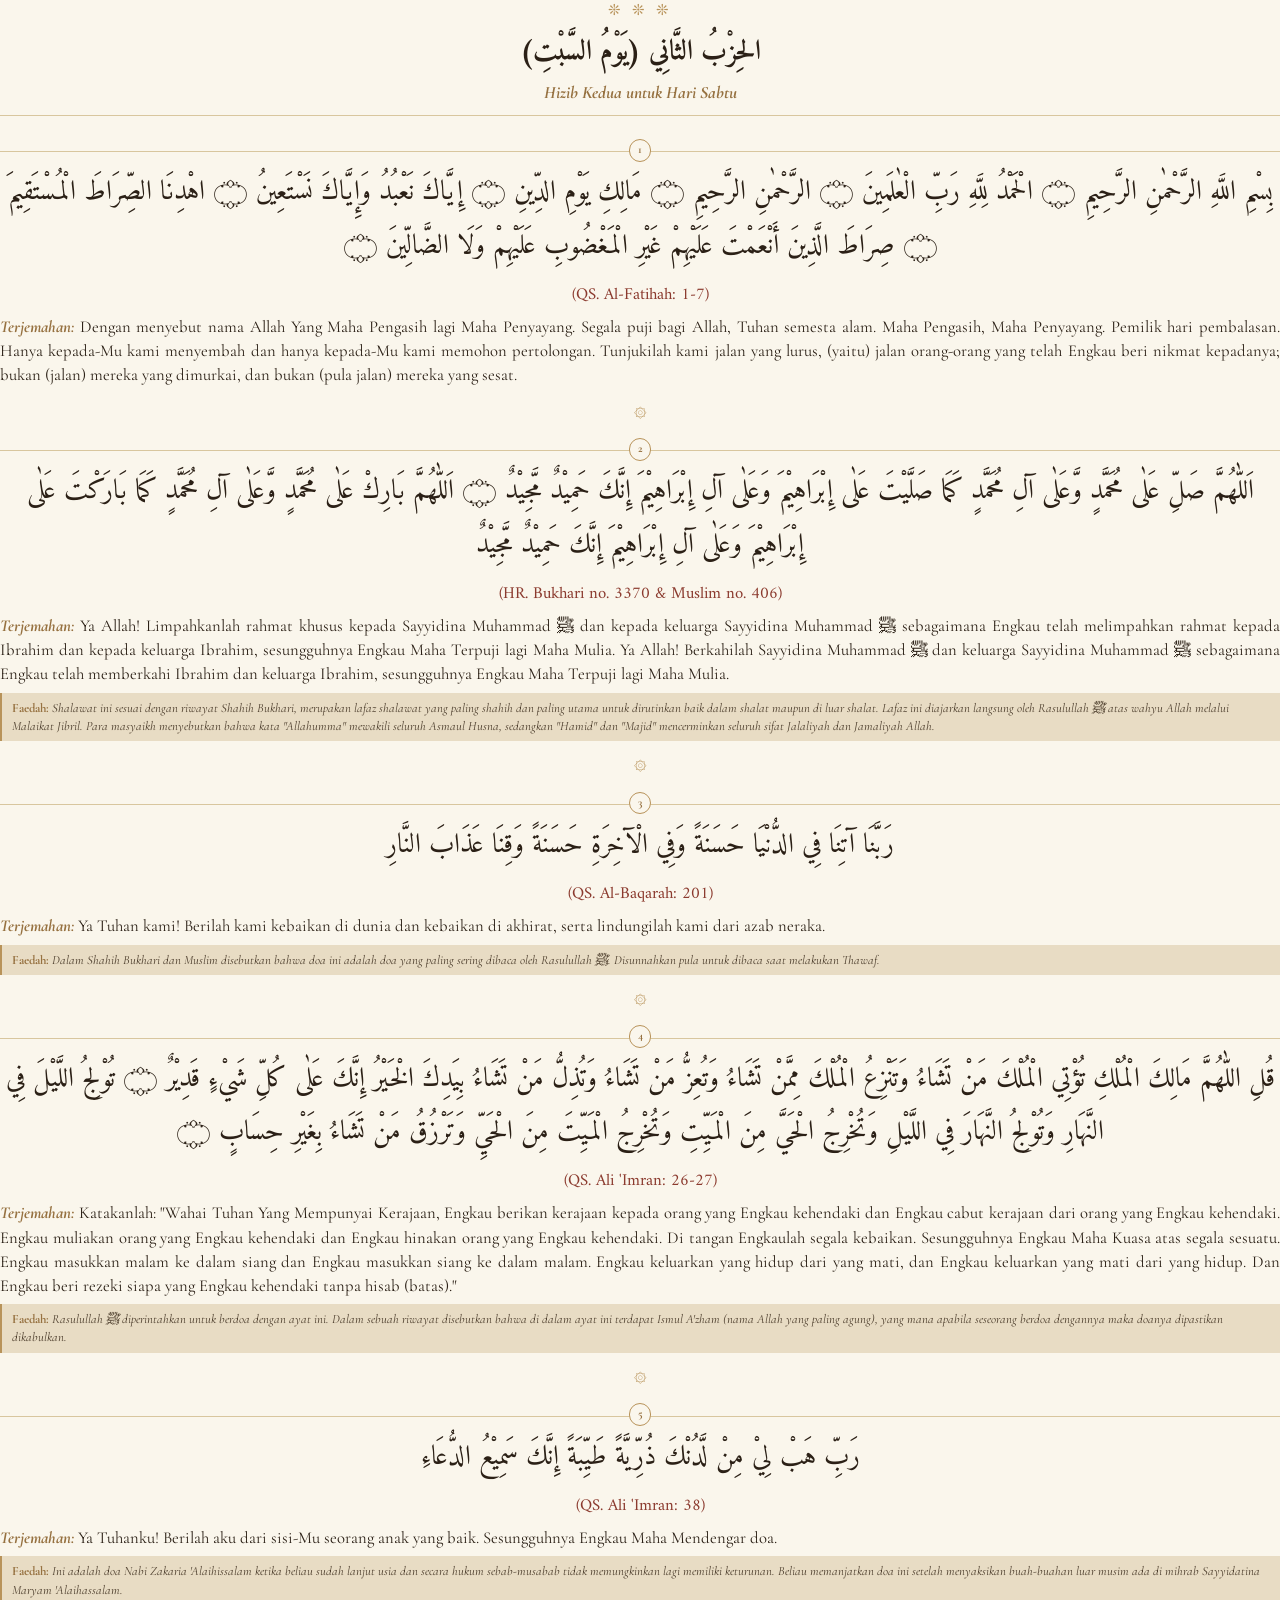
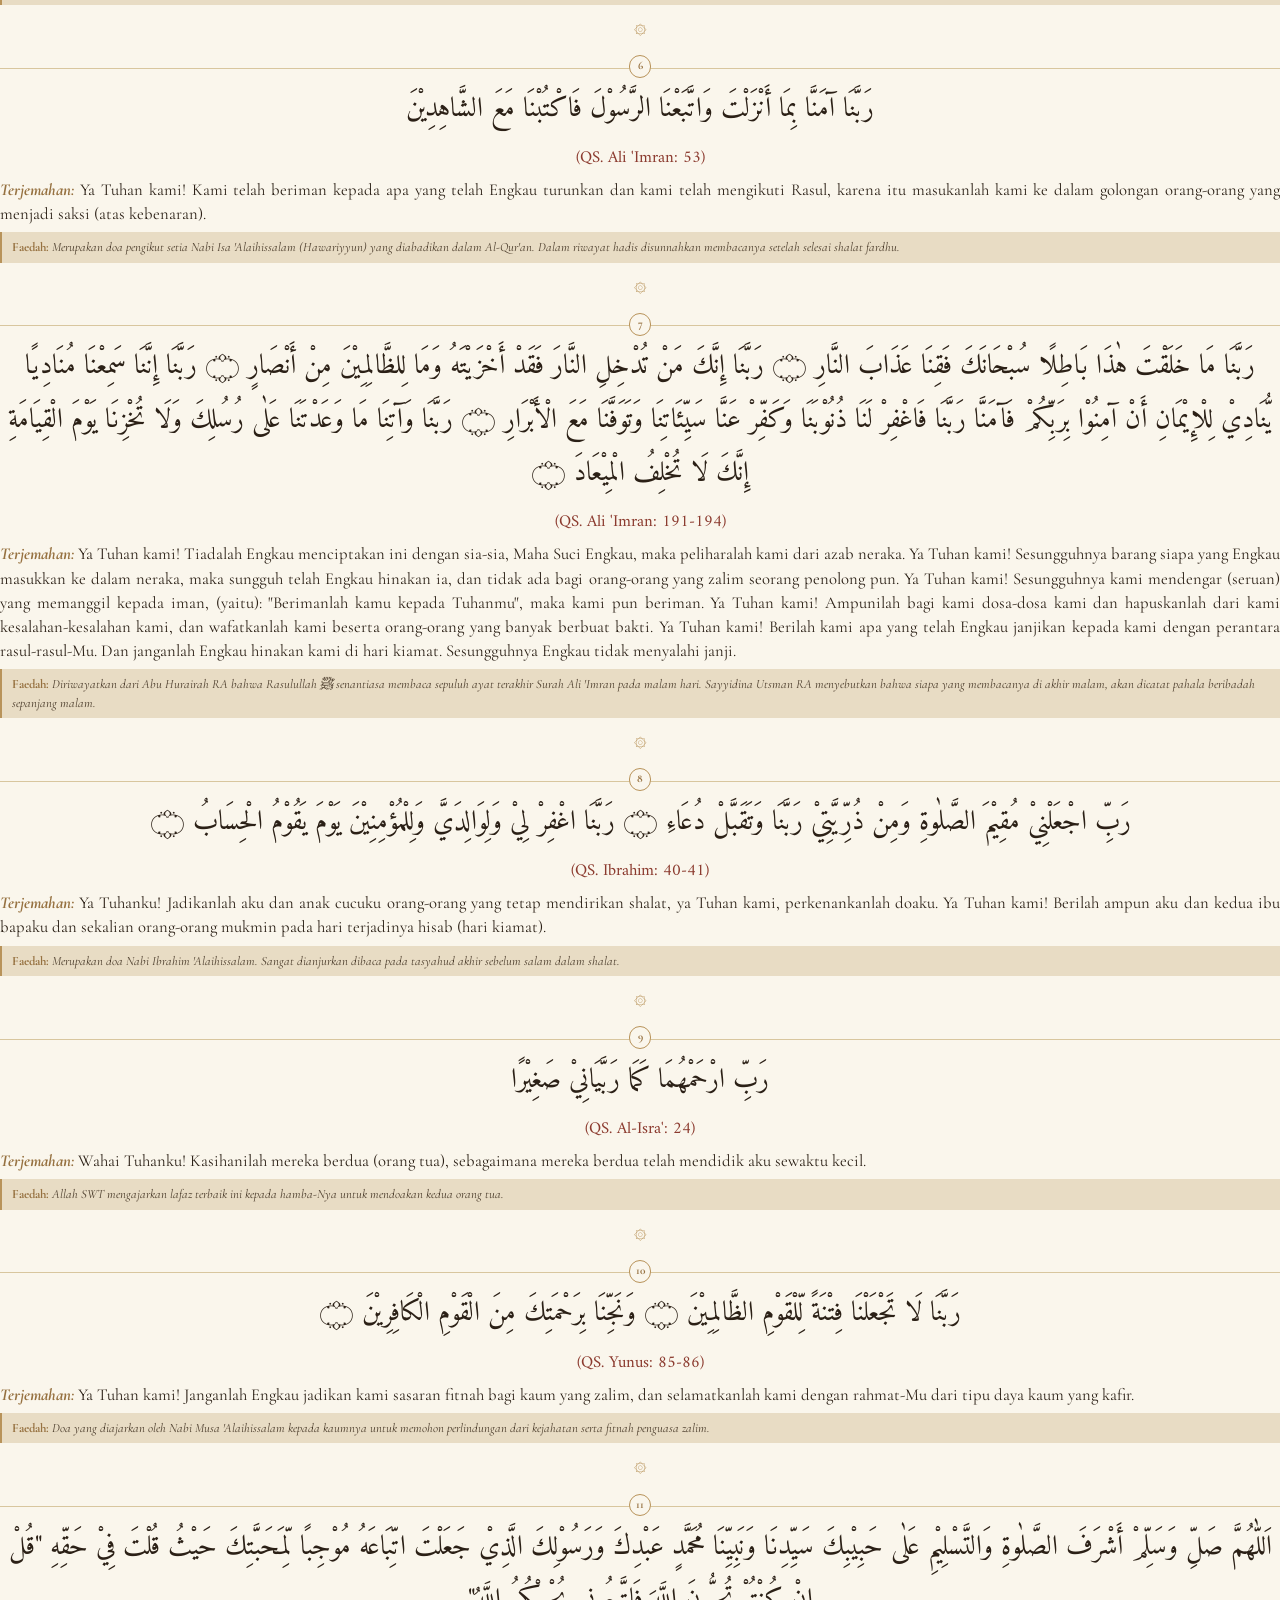
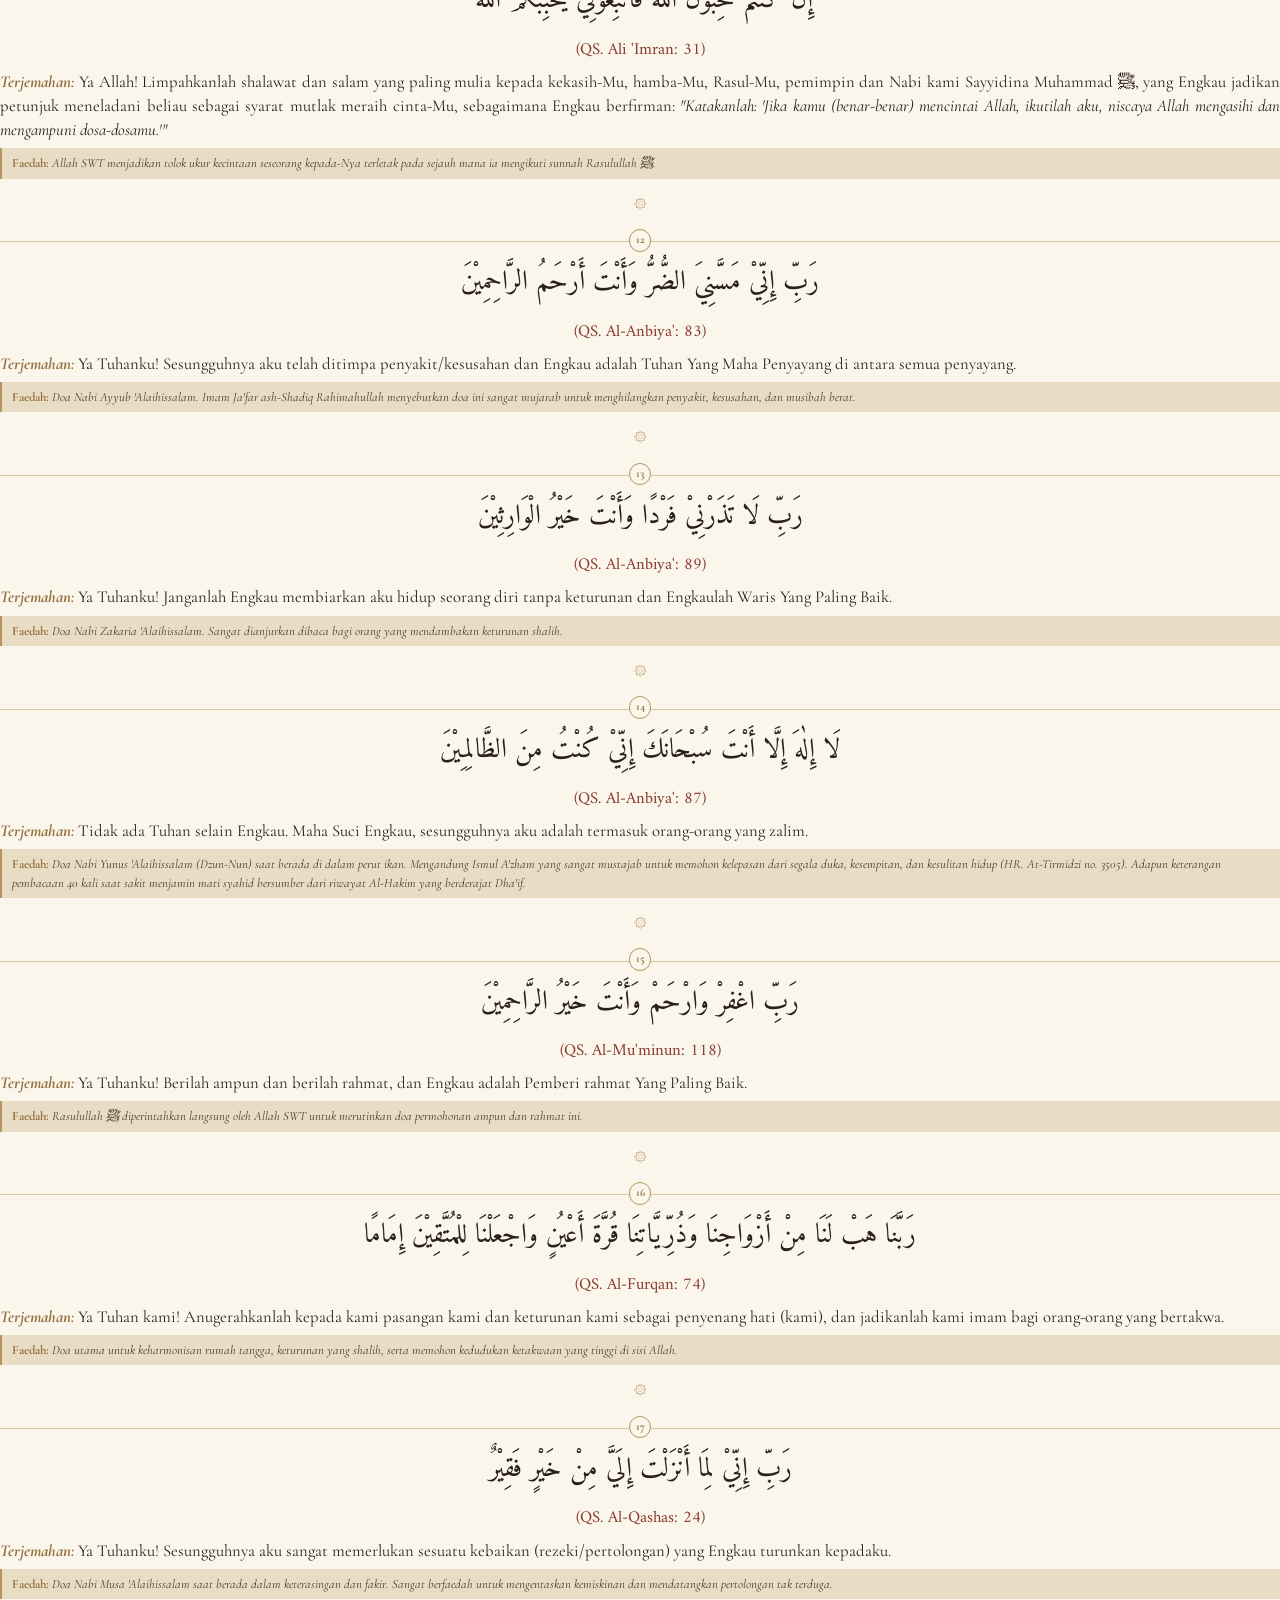
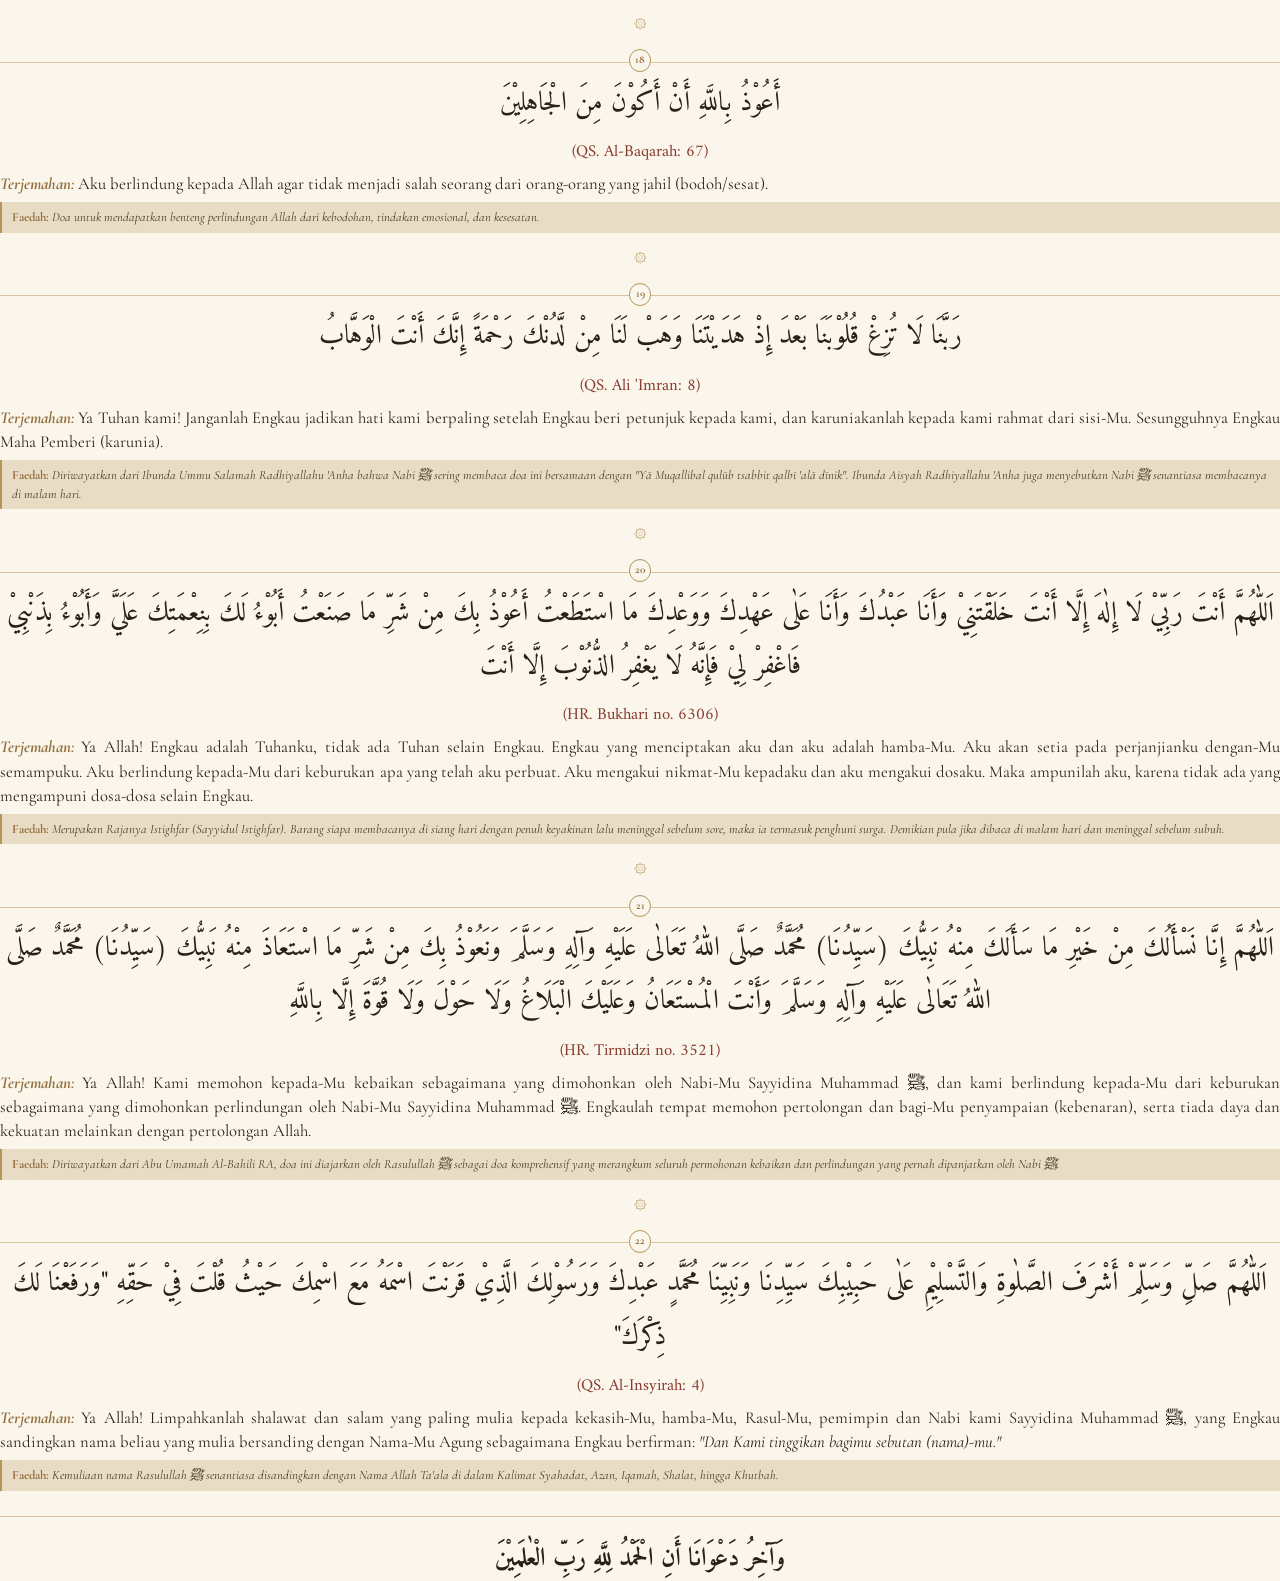
==== commit d7ee20df: "fix(tashih): tashih rasm imla'i, nahwu, takhrij nomor hadits, dan sinkronisasi pwa data - Standarisa" ====
--- a/html/hizib-kedua-sabtu.html
+++ b/html/hizib-kedua-sabtu.html
@@ -260,18 +260,18 @@
             إِبْرَاهِيْمَ إِنَّكَ حَمِيْدٌ مَّجِيْدٌ ۝ اَللّٰهُمَّ بَارِكْ عَلٰى مُحَمَّدٍ وَّعَلٰى آلِ مُحَمَّدٍ كَمَا
             بَارَكْتَ عَلٰى إِبْرَاهِيْمَ وَعَلٰى آلِ إِبْرَاهِيْمَ إِنَّكَ حَمِيْدٌ مَّجِيْدٌ
         </div>
-        <div class="referensi">(HR. Bukhari & Muslim)</div>
-        <div class="terjemahan">
-            <span class="label-terjemahan">Terjemahan:</span> Ya Allah! Limpahkanlah rahmat khusus kepada Muhammad dan
-            kepada keluarga Muhammad sebagaimana Engkau telah melimpahkan rahmat kepada Ibrahim dan kepada keluarga
-            Ibrahim, sesungguhnya Engkau Maha Terpuji lagi Maha Mulia. Ya Allah! Berkahilah Muhammad dan
-            keluarga Muhammad sebagaimana Engkau telah memberkahi Ibrahim dan keluarga Ibrahim, sesungguhnya Engkau Maha
+        <div class="referensi">(HR. Bukhari no. 3370 & Muslim no. 406)</div>
+        <div class="terjemahan">
+            <span class="label-terjemahan">Terjemahan:</span> Ya Allah! Limpahkanlah rahmat khusus kepada Sayyidina Muhammad ﷺ dan
+            kepada keluarga Sayyidina Muhammad ﷺ sebagaimana Engkau telah melimpahkan rahmat kepada Ibrahim dan kepada keluarga
+            Ibrahim, sesungguhnya Engkau Maha Terpuji lagi Maha Mulia. Ya Allah! Berkahilah Sayyidina Muhammad ﷺ dan
+            keluarga Sayyidina Muhammad ﷺ sebagaimana Engkau telah memberkahi Ibrahim dan keluarga Ibrahim, sesungguhnya Engkau Maha
             Terpuji lagi Maha Mulia.
         </div>
         <div class="catatan-box">
             <span class="label-catatan">Faedah:</span> Shalawat ini sesuai dengan riwayat Shahih Bukhari, merupakan
             lafaz shalawat yang paling shahih dan paling utama untuk dirutinkan baik dalam shalat maupun di luar
-            shalat. Lafaz ini diajarkan langsung oleh Rasulullah SAW atas wahyu Allah melalui Malaikat
+            shalat. Lafaz ini diajarkan langsung oleh Rasulullah ﷺ atas wahyu Allah melalui Malaikat
             Jibril. Para masyaikh menyebutkan bahwa kata "Allahumma" mewakili seluruh Asmaul Husna, sedangkan
             "Hamid" dan "Majid" mencerminkan seluruh sifat Jalaliyah dan Jamaliyah Allah.
         </div>
@@ -295,7 +295,7 @@
         </div>
         <div class="catatan-box">
             <span class="label-catatan">Faedah:</span> Dalam Shahih Bukhari dan Muslim disebutkan bahwa doa ini adalah
-            doa yang paling sering dibaca oleh Rasulullah SAW. Disunnahkan pula untuk dibaca saat melakukan
+            doa yang paling sering dibaca oleh Rasulullah ﷺ. Disunnahkan pula untuk dibaca saat melakukan
             Thawaf.
         </div>
     </div>
@@ -325,7 +325,7 @@
             Engkau beri rezeki siapa yang Engkau kehendaki tanpa hisab (batas)."
         </div>
         <div class="catatan-box">
-            <span class="label-catatan">Faedah:</span> Rasulullah SAW diperintahkan untuk berdoa dengan ayat ini. Dalam sebuah riwayat disebutkan bahwa di dalam ayat ini terdapat Ismul A'zham (nama Allah yang paling
+            <span class="label-catatan">Faedah:</span> Rasulullah ﷺ diperintahkan untuk berdoa dengan ayat ini. Dalam sebuah riwayat disebutkan bahwa di dalam ayat ini terdapat Ismul A'zham (nama Allah yang paling
             agung), yang mana apabila seseorang berdoa dengannya maka doanya dipastikan dikabulkan.
         </div>
     </div>
@@ -390,7 +390,7 @@
             رَبَّنَا مَا خَلَقْتَ هٰذَا بَاطِلًا سُبْحَانَكَ فَقِنَا عَذَابَ النَّارِ ۝ رَبَّنَا إِنَّكَ مَنْ تُدْخِلِ
             النَّارَ فَقَدْ أَخْزَيْتَهُ وَمَا لِلظَّالِمِيْنَ مِنْ أَنْصَارٍ ۝ رَبَّنَا إِنَّنَا سَمِعْنَا مُنَادِيًا
             يُّنَادِيْ لِلْإِيْمَانِ أَنْ آمِنُوْا بِرَبِّكُمْ فَآمَنَّا رَبَّنَا فَاغْفِرْ لَنَا ذُنُوْبَنَا وَكَفِّرْ
-            عَنَّا سَيِّئَاتِنَا وَتَوَفَّنَا مَعَ الْأَبْرَارِ ۝ رَبَّنَا وَآتِنَا مَا وَعَدْتَّنَا عَلٰى رُسُلِكَ
+            عَنَّا سَيِّئَاتِنَا وَتَوَفَّنَا مَعَ الْأَبْرَارِ ۝ رَبَّنَا وَآتِنَا مَا وَعَدْتَنَا عَلٰى رُسُلِكَ
             وَلَا تُخْزِنَا يَوْمَ الْقِيَامَةِ إِنَّكَ لَا تُخْلِفُ الْمِيْعَادَ ۝
         </div>
         <div class="referensi">(QS. Ali 'Imran: 191-194)</div>
@@ -406,7 +406,7 @@
             Engkau tidak menyalahi janji.
         </div>
         <div class="catatan-box">
-            <span class="label-catatan">Faedah:</span> Diriwayatkan dari Abu Hurairah RA bahwa Rasulullah SAW senantiasa
+            <span class="label-catatan">Faedah:</span> Diriwayatkan dari Abu Hurairah RA bahwa Rasulullah ﷺ senantiasa
             membaca sepuluh ayat terakhir Surah Ali 'Imran pada malam hari. Sayyidina Utsman RA menyebutkan bahwa siapa
             yang membacanya di akhir malam, akan dicatat pahala beribadah sepanjang malam.
         </div>
@@ -497,14 +497,14 @@
         <div class="referensi">(QS. Ali 'Imran: 31)</div>
         <div class="terjemahan">
             <span class="label-terjemahan">Terjemahan:</span> Ya Allah! Limpahkanlah shalawat dan salam yang paling
-            mulia kepada kekasih-Mu, hamba-Mu, Rasul-Mu, pemimpin dan Nabi kami Muhammad SAW, yang Engkau jadikan
+            mulia kepada kekasih-Mu, hamba-Mu, Rasul-Mu, pemimpin dan Nabi kami Sayyidina Muhammad ﷺ, yang Engkau jadikan
             petunjuk meneladani beliau sebagai syarat mutlak meraih cinta-Mu, sebagaimana Engkau berfirman:
             <em>"Katakanlah: 'Jika kamu (benar-benar) mencintai Allah, ikutilah aku, niscaya Allah mengasihi dan
                 mengampuni dosa-dosamu.'"</em>
         </div>
         <div class="catatan-box">
             <span class="label-catatan">Faedah:</span> Allah SWT menjadikan tolok ukur kecintaan seseorang kepada-Nya
-            terletak pada sejauh mana ia mengikuti sunnah Rasulullah SAW.
+            terletak pada sejauh mana ia mengikuti sunnah Rasulullah ﷺ.
         </div>
     </div>
 
@@ -570,9 +570,8 @@
         </div>
         <div class="catatan-box">
             <span class="label-catatan">Faedah:</span> Doa Nabi Yunus 'Alaihissalam (Dzun-Nun) saat berada di dalam
-            perut ikan. Rasulullah SAW bersabda bahwa siapa saja yang membaca doa ini sebanyak 40 kali dalam sakitnya
-            lalu meninggal, ia mendapatkan pahala mati syahid. Doa ini mengandung Ismul A'zham yang sangat ampuh
-            membebaskan seseorang dari segala kesulitan hidup.
+            perut ikan. Mengandung Ismul A'zham yang sangat mustajab untuk memohon kelepasan dari segala duka, kesempitan,
+            dan kesulitan hidup (HR. At-Tirmidzi no. 3505). Adapun keterangan pembacaan 40 kali saat sakit menjamin mati syahid bersumber dari riwayat Al-Hakim yang berderajat <em>Dha'if</em>.
         </div>
     </div>
 
@@ -593,7 +592,7 @@
             adalah Pemberi rahmat Yang Paling Baik.
         </div>
         <div class="catatan-box">
-            <span class="label-catatan">Faedah:</span> Rasulullah SAW diperintahkan langsung oleh Allah SWT untuk
+            <span class="label-catatan">Faedah:</span> Rasulullah ﷺ diperintahkan langsung oleh Allah SWT untuk
             merutinkan doa permohonan ampun dan rahmat ini.
         </div>
     </div>
@@ -684,9 +683,9 @@
             Sesungguhnya Engkau Maha Pemberi (karunia).
         </div>
         <div class="catatan-box">
-            <span class="label-catatan">Faedah:</span> Diriwayatkan dari Ibunda Ummu Salamah RADHIYALLAHU 'ANHA bahwa
-            Nabi SAW sering membaca doa ini bersamaan dengan "Yā Muqallibal qulūb tsabbit qalbī 'alā dīnik". Ibunda
-            Aisyah RADHIYALLAHU 'ANHA juga menyebutkan Nabi SAW senantiasa membacanya di malam hari.
+            <span class="label-catatan">Faedah:</span> Diriwayatkan dari Ibunda Ummu Salamah Radhiyallahu 'Anha bahwa
+            Nabi ﷺ sering membaca doa ini bersamaan dengan "Yā Muqallibal qulūb tsabbit qalbī 'alā dīnik". Ibunda
+            Aisyah Radhiyallahu 'Anha juga menyebutkan Nabi ﷺ senantiasa membacanya di malam hari.
         </div>
     </div>
 
@@ -703,7 +702,7 @@
             وَوَعْدِكَ مَا اسْتَطَعْتُ أَعُوْذُ بِكَ مِنْ شَرِّ مَا صَنَعْتُ أَبُوْءُ لَكَ بِنِعْمَتِكَ عَلَيَّ
             وَأَبُوْءُ بِذَنْبِيْ فَاغْفِرْ لِيْ فَإِنَّهُ لَا يَغْفِرُ الذُّنُوْبَ إِلَّا أَنْتَ
         </div>
-        <div class="referensi">(HR. Bukhari)</div>
+        <div class="referensi">(HR. Bukhari no. 6306)</div>
         <div class="terjemahan">
             <span class="label-terjemahan">Terjemahan:</span> Ya Allah! Engkau adalah Tuhanku, tidak ada Tuhan selain
             Engkau. Engkau yang menciptakan aku dan aku adalah hamba-Mu. Aku akan setia pada perjanjianku dengan-Mu
@@ -732,12 +731,17 @@
             مُحَمَّدٌ صَلَّى اللهُ تَعَالٰى عَلَيْهِ وَآلِهِ وَسَلَّمَ وَأَنْتَ الْمُسْتَعَانُ وَعَلَيْكَ الْبَلَاغُ
             وَلَا حَوْلَ وَلَا قُوَّةَ إِلَّا بِاللَّهِ
         </div>
-        <div class="referensi">(HR. Tirmidzi)</div>
+        <div class="referensi">(HR. Tirmidzi no. 3521)</div>
         <div class="terjemahan">
             <span class="label-terjemahan">Terjemahan:</span> Ya Allah! Kami memohon kepada-Mu kebaikan sebagaimana yang
-            dimohonkan oleh Nabi-Mu Sayyidina Muhammad SAW, dan kami berlindung kepada-Mu dari keburukan sebagaimana
-            yang dimohonkan perlindungan oleh Nabi-Mu Sayyidina Muhammad SAW. Engkaulah tempat memohon pertolongan dan
+            dimohonkan oleh Nabi-Mu Sayyidina Muhammad ﷺ, dan kami berlindung kepada-Mu dari keburukan sebagaimana
+            yang dimohonkan perlindungan oleh Nabi-Mu Sayyidina Muhammad ﷺ. Engkaulah tempat memohon pertolongan dan
             bagi-Mu penyampaian (kebenaran), serta tiada daya dan kekuatan melainkan dengan pertolongan Allah.
+        </div>
+        <div class="catatan-box">
+            <span class="label-catatan">Faedah:</span> Diriwayatkan dari Abu Umamah Al-Bahili RA, doa ini diajarkan oleh
+            Rasulullah ﷺ sebagai doa komprehensif yang merangkum seluruh permohonan kebaikan dan perlindungan yang pernah
+            dipanjatkan oleh Nabi ﷺ.
         </div>
     </div>
 
@@ -754,15 +758,15 @@
             مُحَمَّدٍ عَبْدِكَ وَرَسُوْلِكَ الَّذِيْ قَرَنْتَ اسْمَهُ مَعَ اسْمِكَ حَيْثُ قُلْتَ فِيْ حَقِّهِ
             "وَرَفَعْنَا لَكَ ذِكْرَكَ"
         </div>
-        <div class="referensi">(QS. Alam Nasyrah: 4)</div>
+        <div class="referensi">(QS. Al-Insyirah: 4)</div>
         <div class="terjemahan">
             <span class="label-terjemahan">Terjemahan:</span> Ya Allah! Limpahkanlah shalawat dan salam yang paling
-            mulia kepada kekasih-Mu, hamba-Mu, Rasul-Mu, pemimpin dan Nabi kami Muhammad SAW, yang Engkau sandingkan
+            mulia kepada kekasih-Mu, hamba-Mu, Rasul-Mu, pemimpin dan Nabi kami Sayyidina Muhammad ﷺ, yang Engkau sandingkan
             nama beliau yang mulia bersanding dengan Nama-Mu Agung sebagaimana Engkau berfirman: <em>"Dan Kami tinggikan
                 bagimu sebutan (nama)-mu."</em>
         </div>
         <div class="catatan-box">
-            <span class="label-catatan">Faedah:</span> Kemuliaan nama Rasulullah SAW senantiasa disandingkan dengan Nama
+            <span class="label-catatan">Faedah:</span> Kemuliaan nama Rasulullah ﷺ senantiasa disandingkan dengan Nama
             Allah Ta'ala di dalam Kalimat Syahadat, Azan, Iqamah, Shalat, hingga Khutbah.
         </div>
     </div>
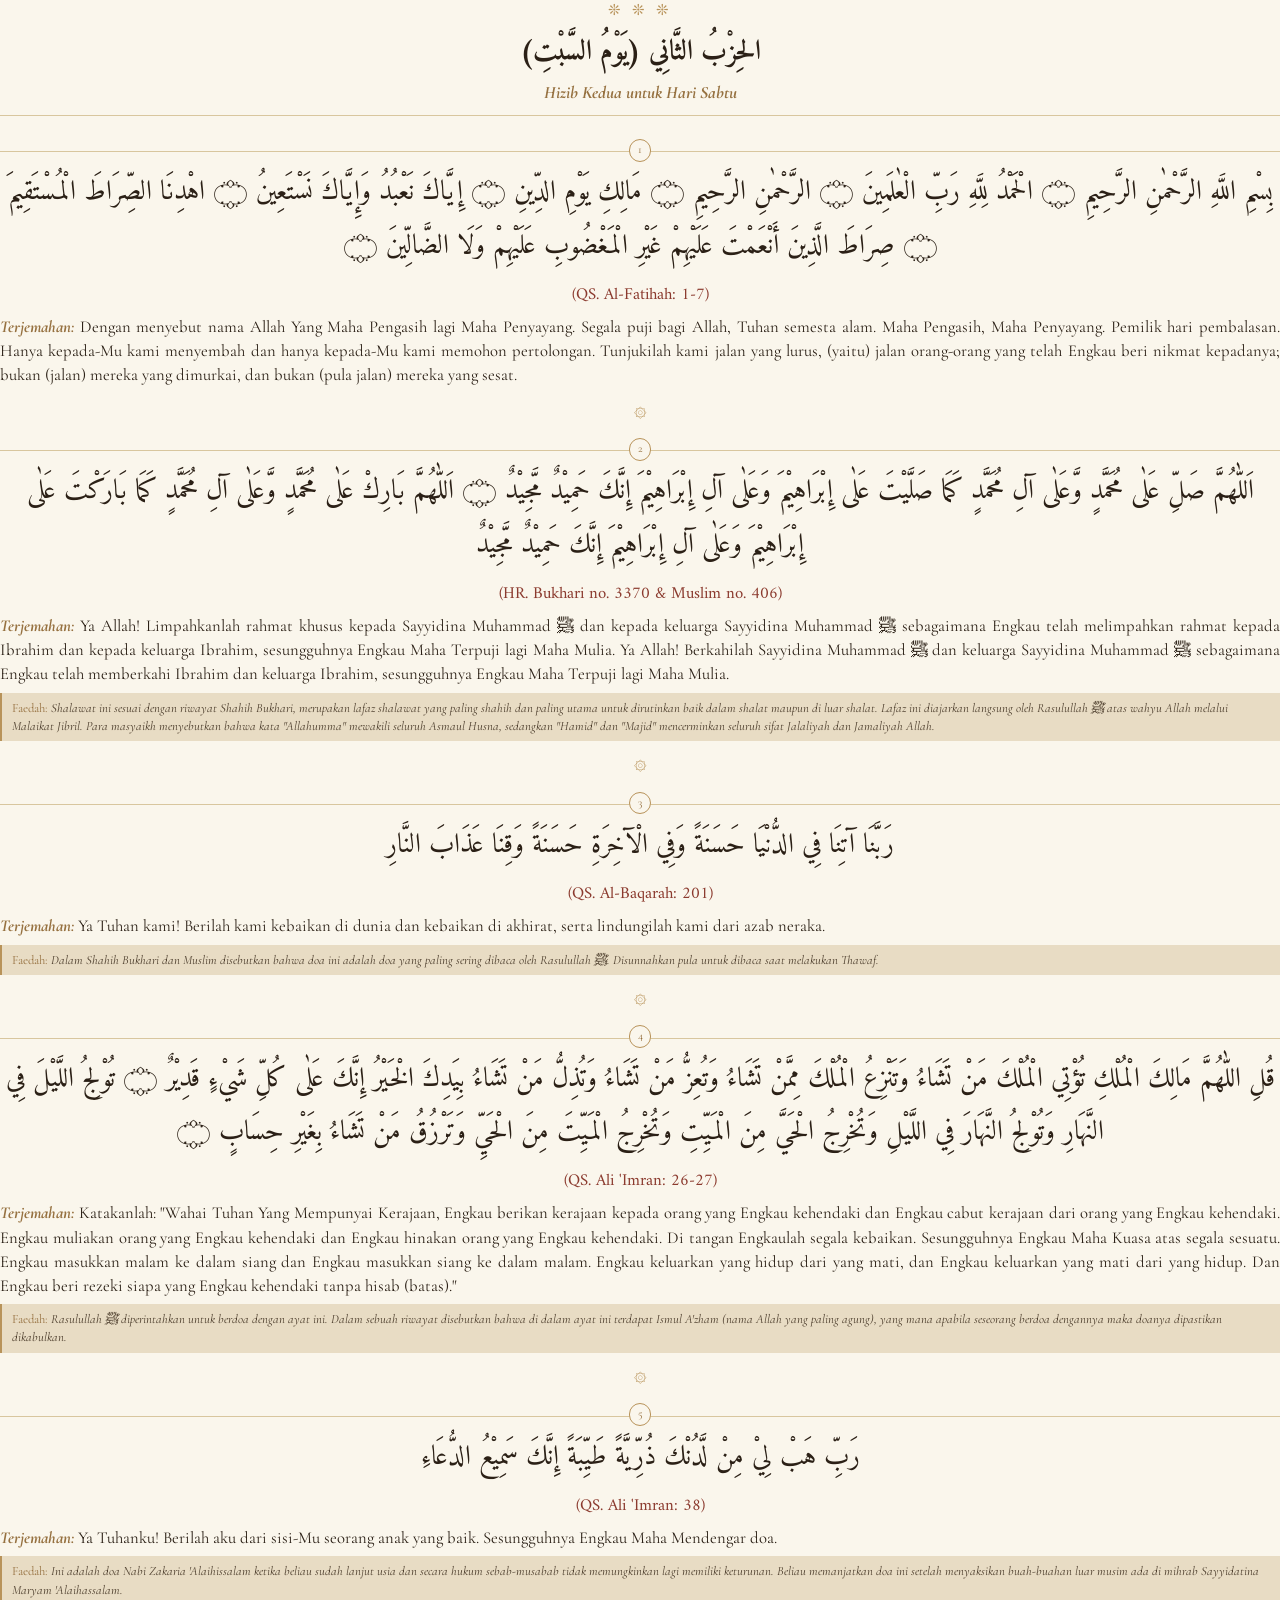
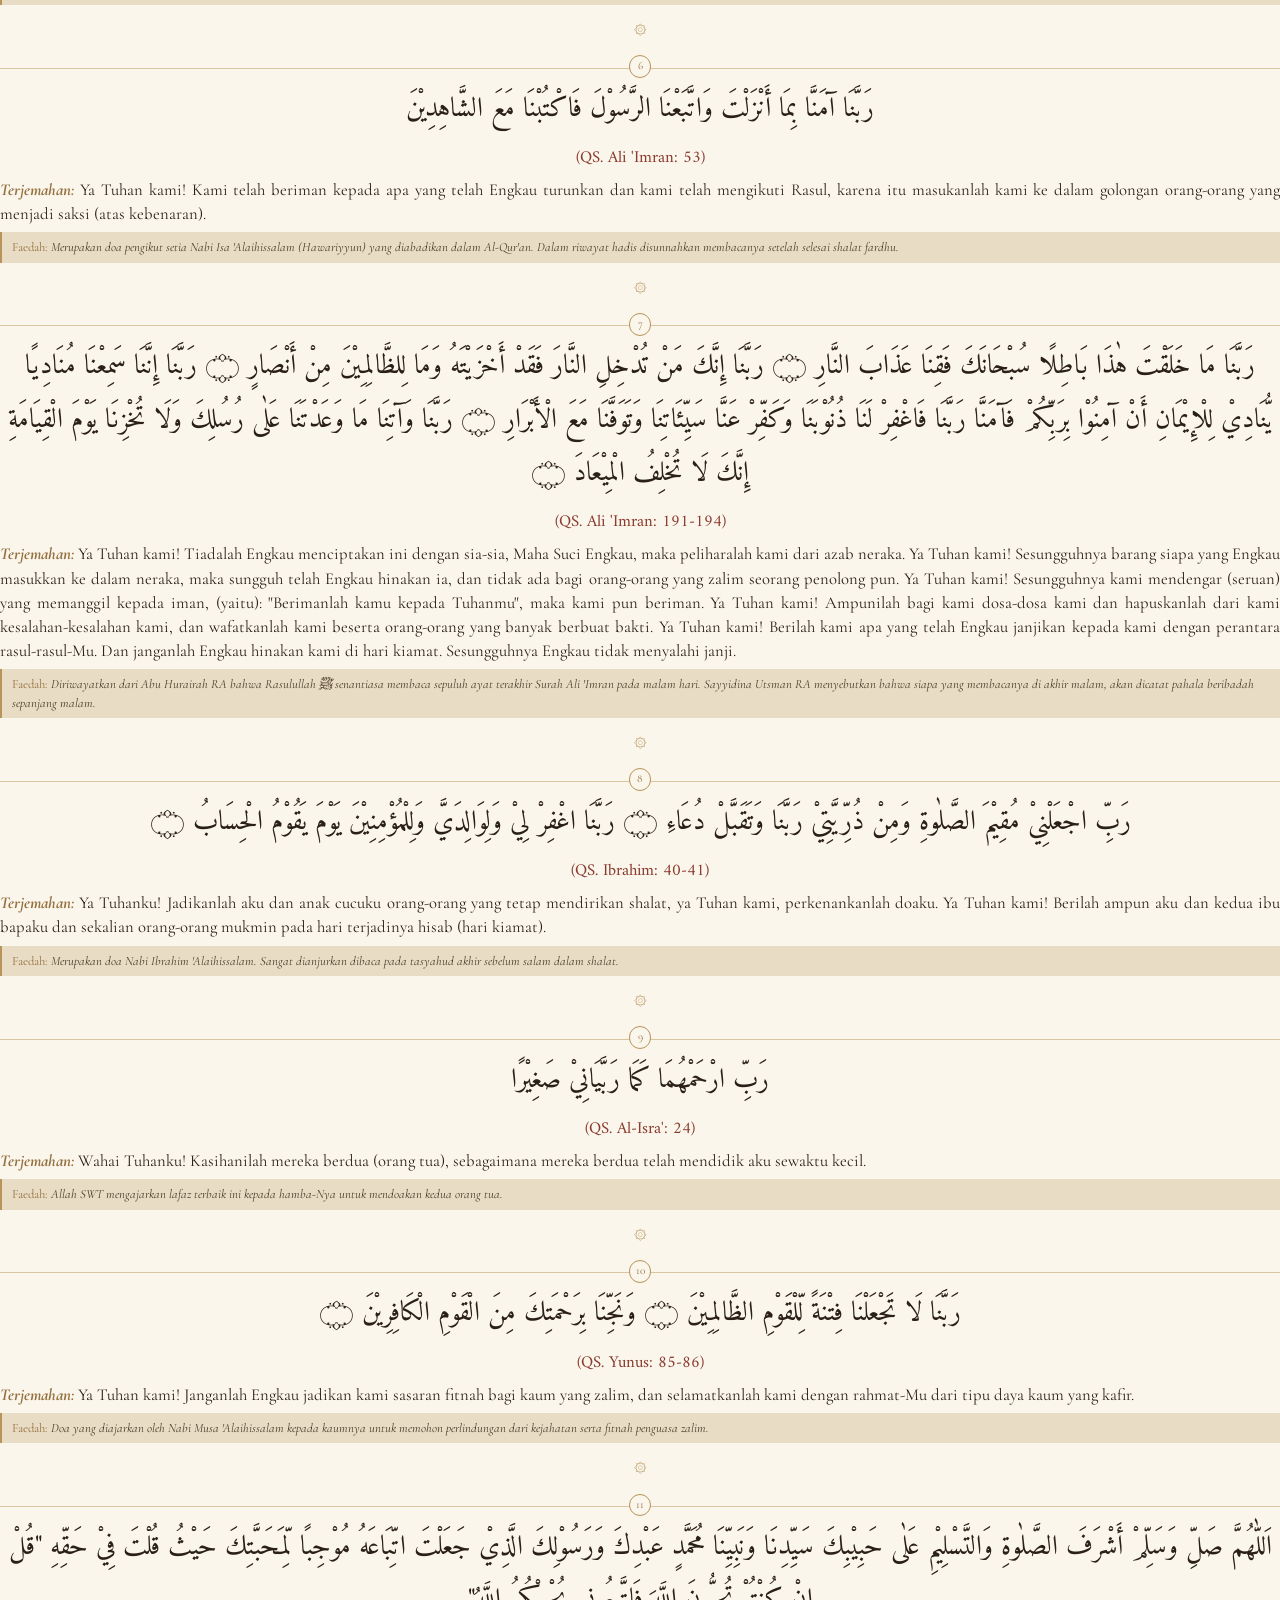
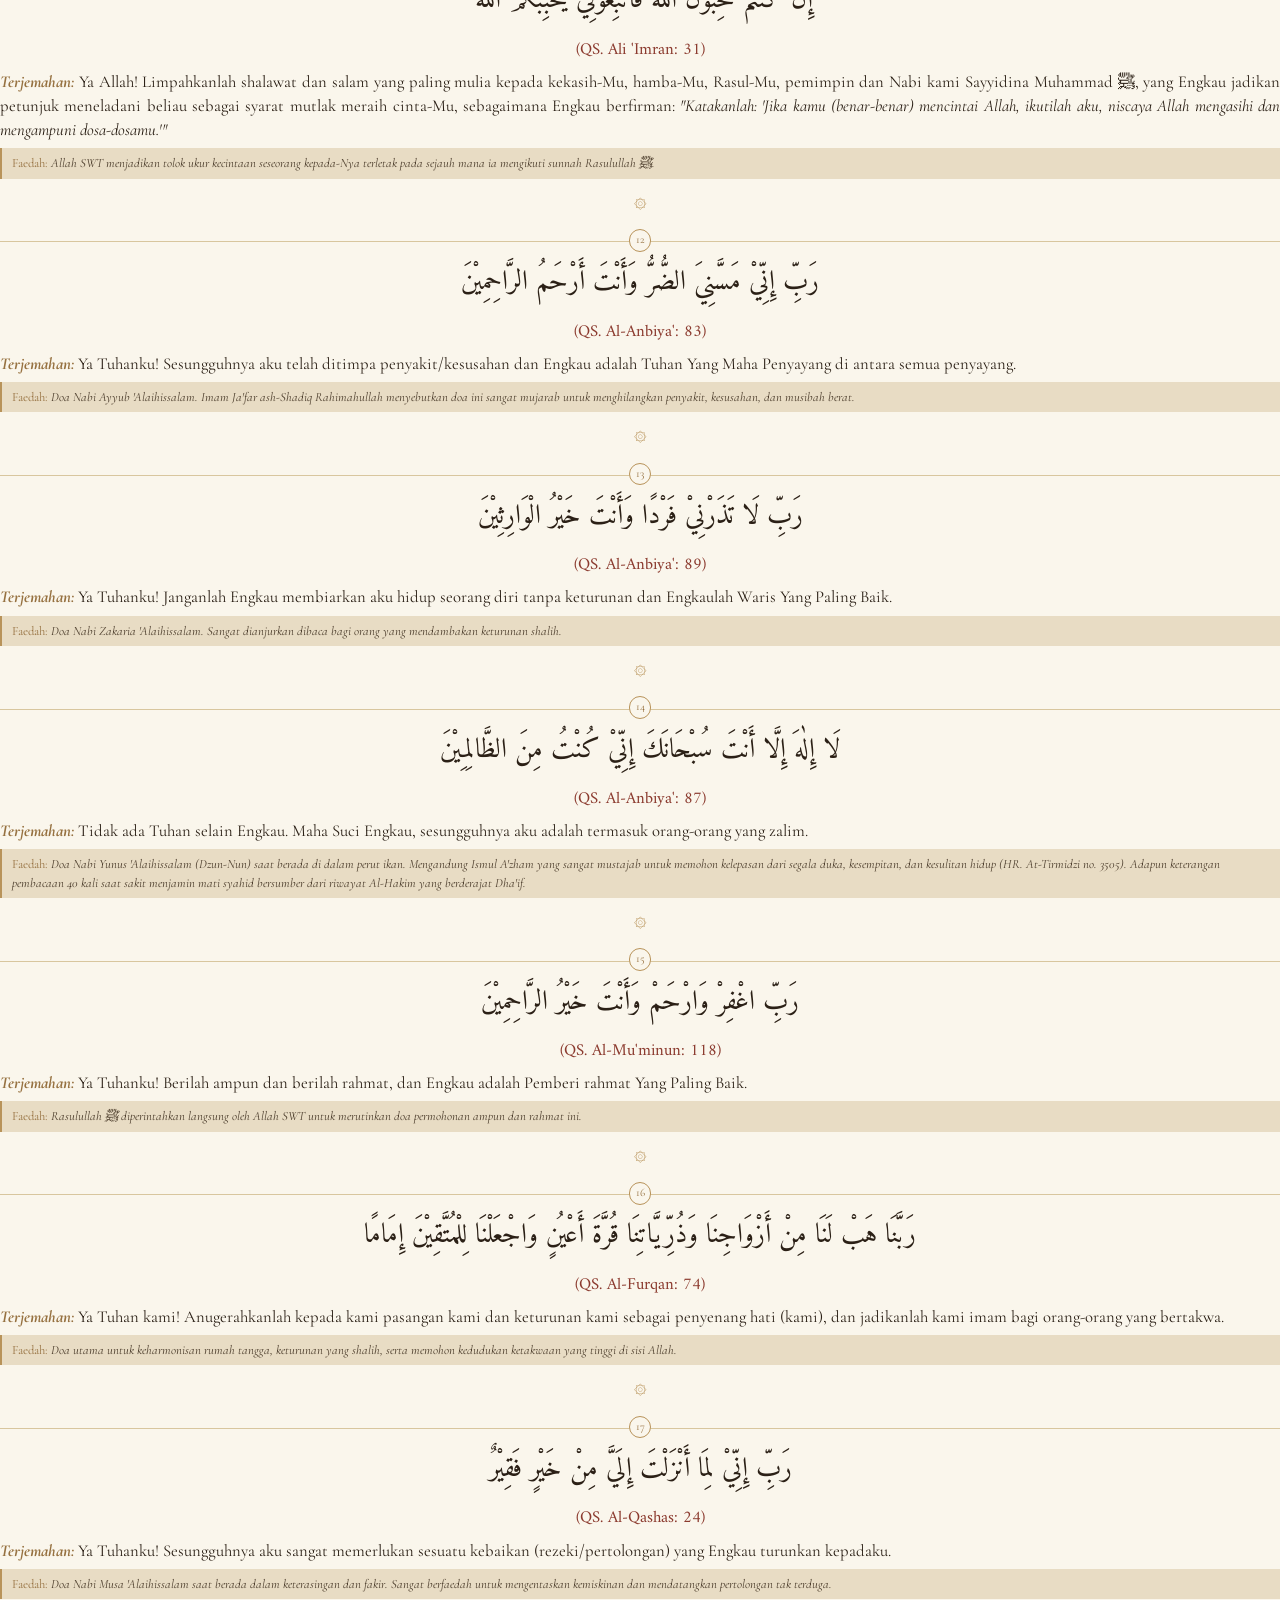
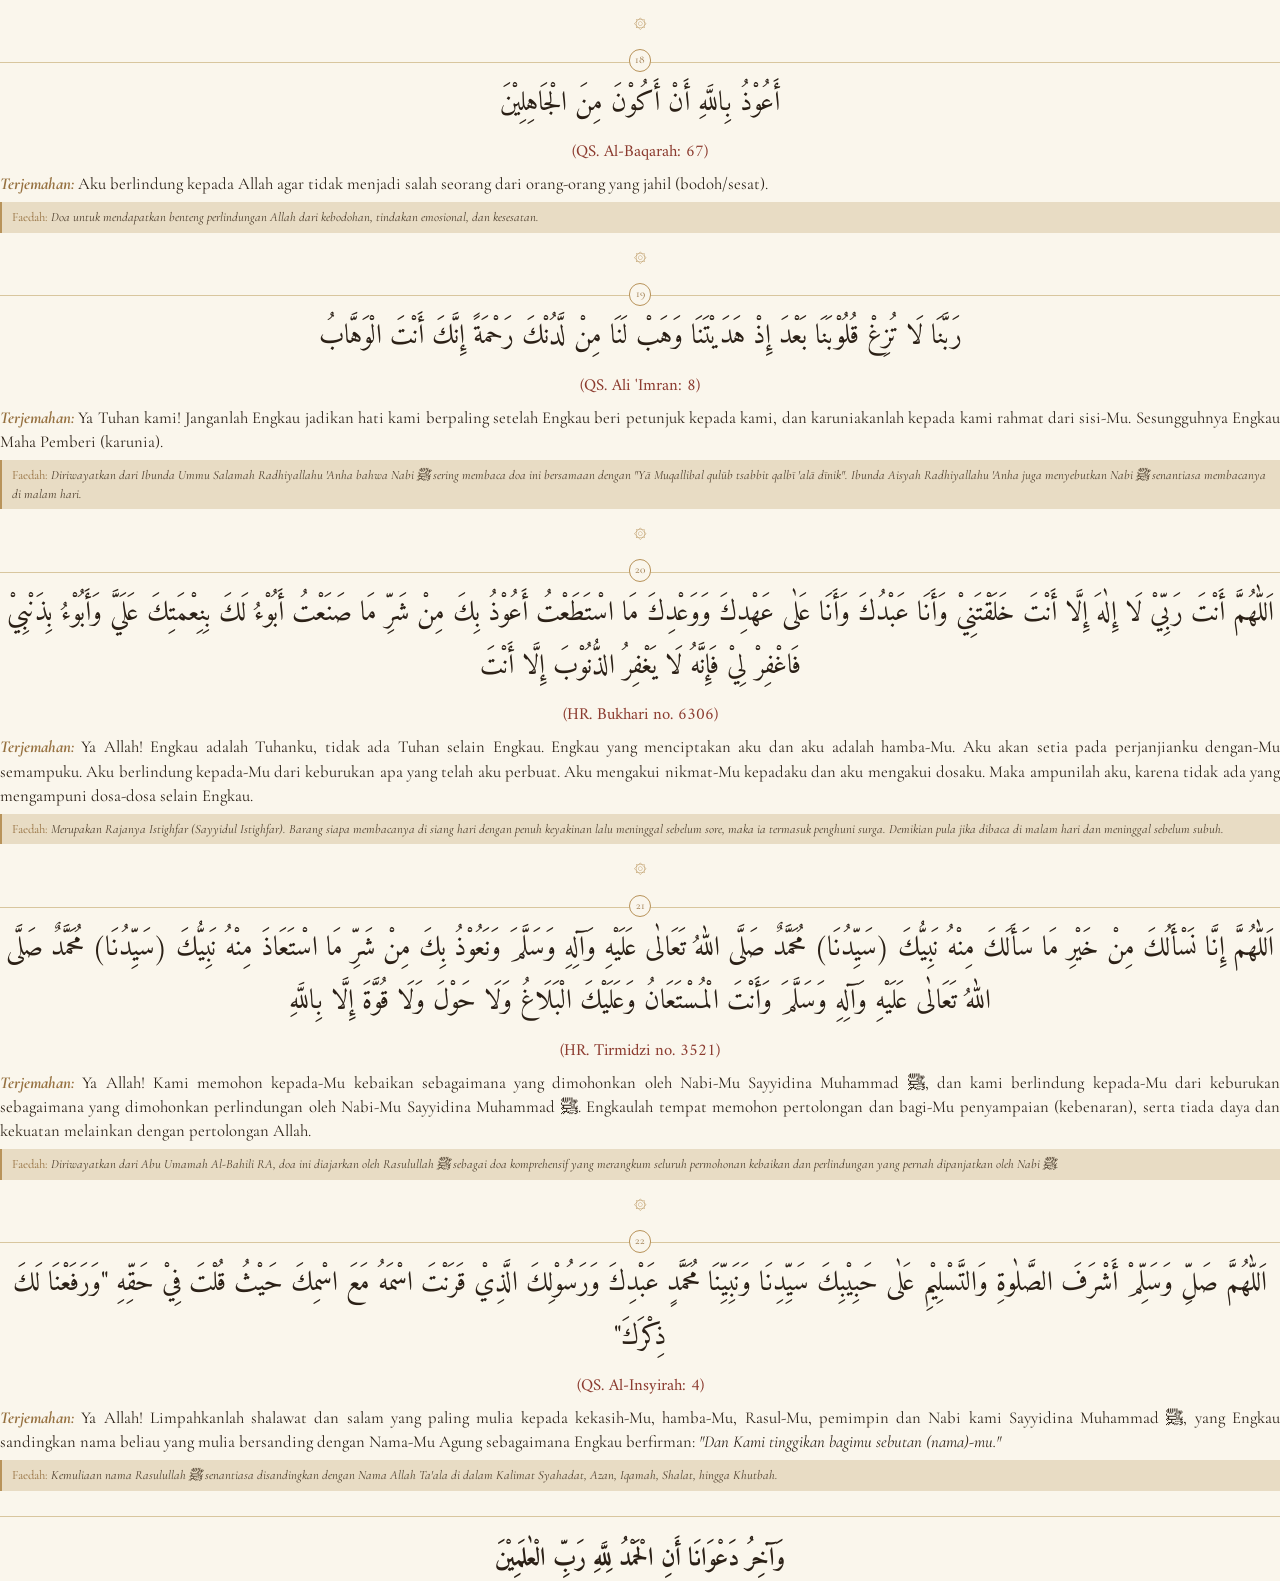
==== commit f49d7c2d: "feat(ui): add root favicon assets, update HTML links, bump SW to v3.0, and refine print styling" ====
--- a/html/hizib-kedua-sabtu.html
+++ b/html/hizib-kedua-sabtu.html
@@ -4,6 +4,11 @@
 <head>
     <meta charset="UTF-8">
     <title>Hizib Kedua - Hari Sabtu</title>
+    <!-- Favicon -->
+    <link rel="icon" type="image/x-icon" href="/favicon.ico">
+    <link rel="icon" type="image/png" sizes="64x64" href="/pwa/icons/favicon.png">
+    <link rel="icon" type="image/png" sizes="32x32" href="/favicon.png">
+    <link rel="apple-touch-icon" href="/pwa/icons/apple-touch-icon.png">
     <link rel="preconnect" href="https://fonts.googleapis.com">
     <link rel="preconnect" href="https://fonts.gstatic.com" crossorigin>
     <link href="https://fonts.googleapis.com/css2?family=Amiri:ital,wght@0,400;0,700;1,400;1,700&family=Cormorant+Garamond:ital,wght@0,400;0,600;0,700;1,400;1,600;1,700&display=swap" rel="stylesheet">
@@ -48,16 +53,53 @@
 
         @font-face {
             font-family: 'Cormorant Garamond';
+            src: local('Cormorant Garamond Bold'),
+                 url('../fonts/CormorantGaramond-Var.ttf') format('truetype');
+            font-weight: bold;
+            font-style: normal;
+        }
+
+        @font-face {
+            font-family: 'Cormorant Garamond';
             src: local('Cormorant Garamond Italic'),
                  url('../fonts/CormorantGaramond-Italic-Var.ttf') format('truetype');
             font-weight: normal;
             font-style: italic;
         }
 
+        @font-face {
+            font-family: 'Cormorant Garamond';
+            src: local('Cormorant Garamond Bold Italic'),
+                 url('../fonts/CormorantGaramond-Italic-Var.ttf') format('truetype');
+            font-weight: bold;
+            font-style: italic;
+        }
+
         @page {
             size: A5;
             margin: 14mm 15mm 13mm 15mm;
             background-color: #FAF6EC;
+
+            @top-center {
+                content: "الحِزْبُ الثَّانِي (يَوْمُ السَّبْتِ)";
+                font-family: 'Amiri', 'ArabicFont', serif;
+                font-size: 8.5pt;
+                color: #967140;
+                direction: rtl;
+            }
+
+            @bottom-center {
+                content: counter(page);
+                font-family: 'Cormorant Garamond', serif;
+                font-size: 9.5pt;
+                color: #967140;
+            }
+        }
+
+        @page :first {
+            @top-center {
+                content: none;
+            }
         }
 
         body {
@@ -110,6 +152,8 @@
 
         /* Meta / Nomor Doa */
         .doa-header {
+            break-after: avoid;
+            page-break-after: avoid;
             text-align: center;
             margin-bottom: 8px;
             position: relative;
@@ -139,6 +183,8 @@
 
         /* Teks Arab */
         .teks-arab {
+            break-before: avoid;
+            page-break-before: avoid;
             font-family: 'Amiri', 'ArabicFont', serif;
             font-size: 20.5pt;
             line-height: 1.95;
@@ -155,7 +201,8 @@
             font-size: 12.5pt;
             color: #8B3A2E;
             text-align: center;
-            direction: rtl;
+            direction: ltr;
+            unicode-bidi: isolate;
             margin-top: 6px;
             margin-bottom: 8px;
         }
@@ -183,6 +230,8 @@
             margin-top: 6px;
             margin-bottom: 8px;
             font-size: 9.5pt;
+            break-inside: avoid;
+            page-break-inside: avoid;
         }
 
         .catatan-box .label-catatan {
@@ -193,6 +242,8 @@
 
         /* Pemisah Antar Doa */
         .pemisah-doa {
+            break-after: avoid;
+            page-break-after: avoid;
             text-align: center;
             color: #B8935A;
             font-size: 10pt;
@@ -201,6 +252,8 @@
 
         /* Penutup */
         .penutup-blok {
+            break-inside: avoid;
+            page-break-inside: avoid;
             text-align: center;
             margin-top: 25px;
             padding-top: 10px;
@@ -214,6 +267,27 @@
             color: #2B2016;
             margin-top: 14px;
             direction: rtl;
+        }
+
+        /* Media Print: Tipografi Standar Kitab A5 sesuai Promptnya.md */
+        @media print {
+            body {
+                font-size: 10.5pt;
+                line-height: 1.45;
+            }
+
+            .teks-arab {
+                font-size: 12.5pt;
+                line-height: 1.75;
+            }
+
+            .referensi {
+                font-size: 8.5pt;
+            }
+
+            .catatan-box {
+                font-size: 8.5pt;
+            }
         }
     </style>
 </head>
@@ -748,7 +822,7 @@
     <div class="pemisah-doa">۞</div>
 
     <!-- DOA 22 -->
-    <div class="doa-blok">
+    <div class="doa-blok" style="break-inside: avoid; page-break-inside: avoid;">
         <div class="doa-header">
             <span class="nomor-doa">22</span>
             <div class="garis-pembatas-top"></div>
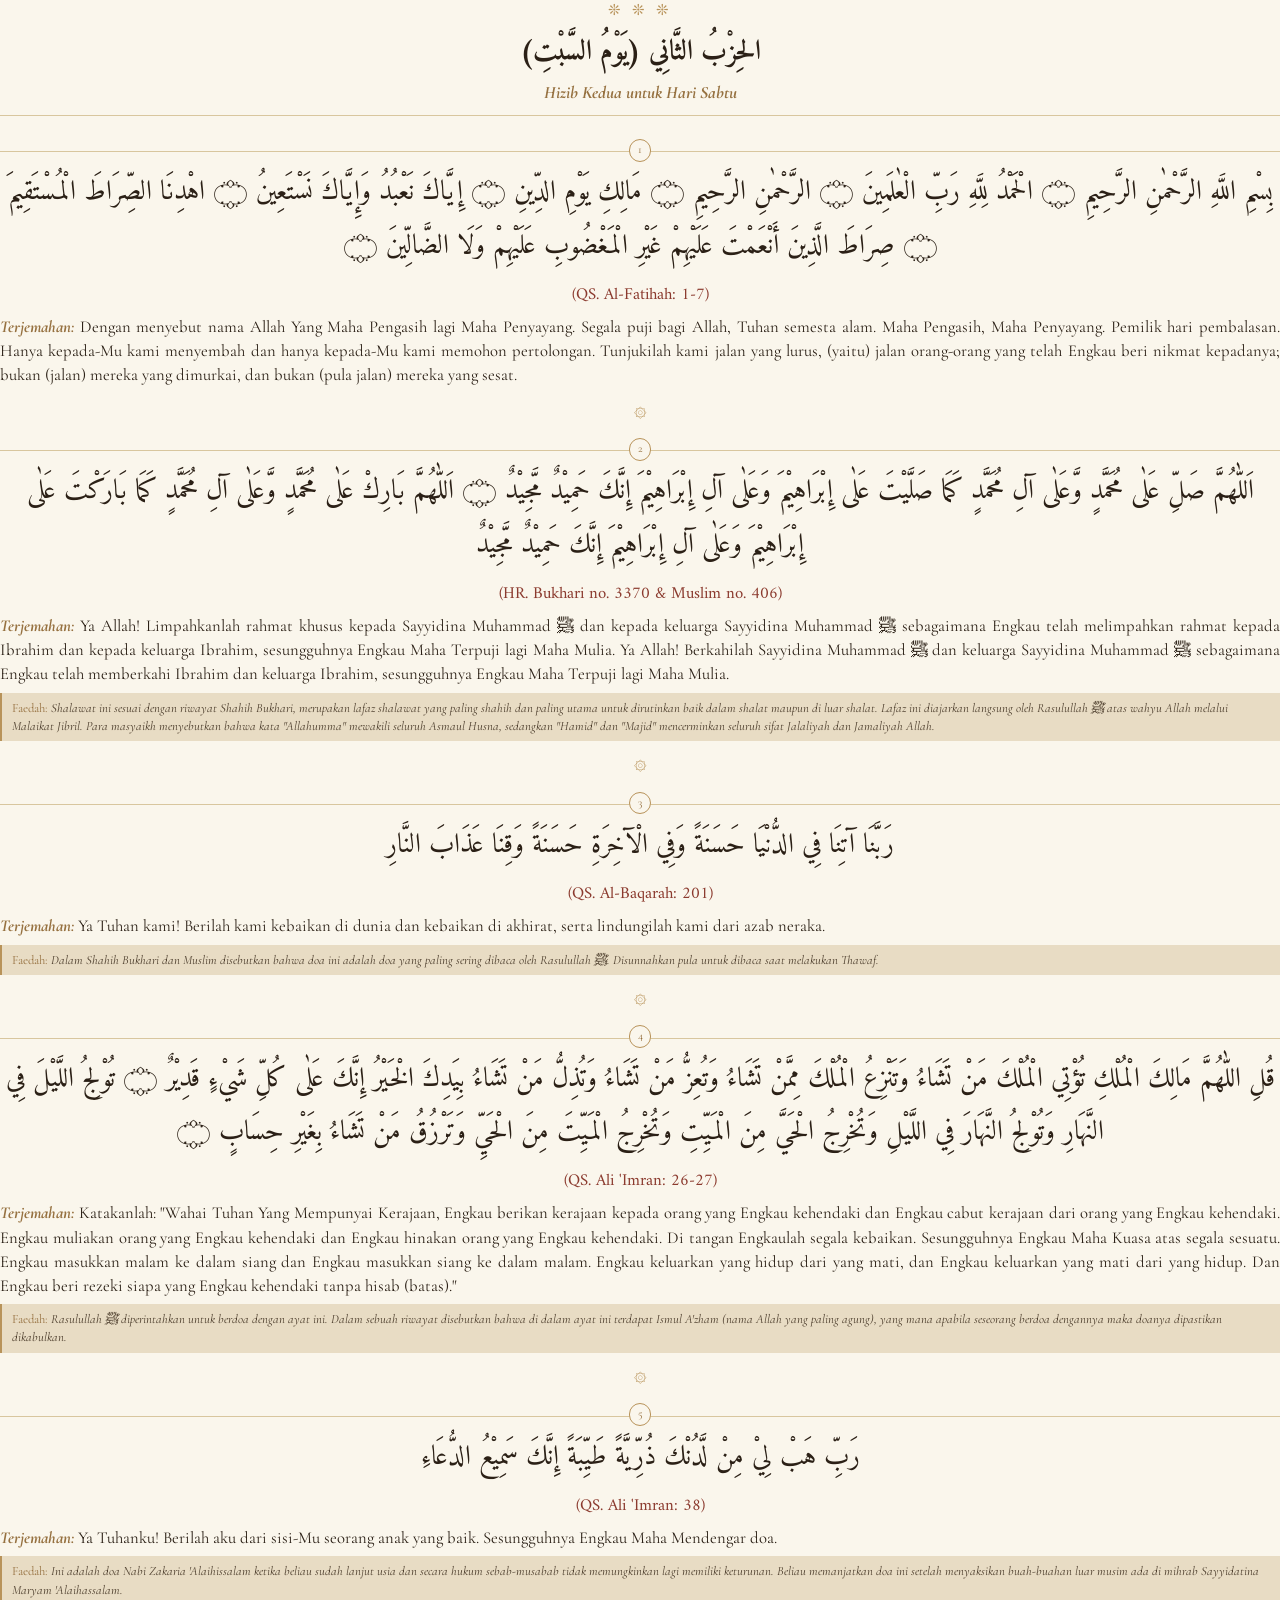
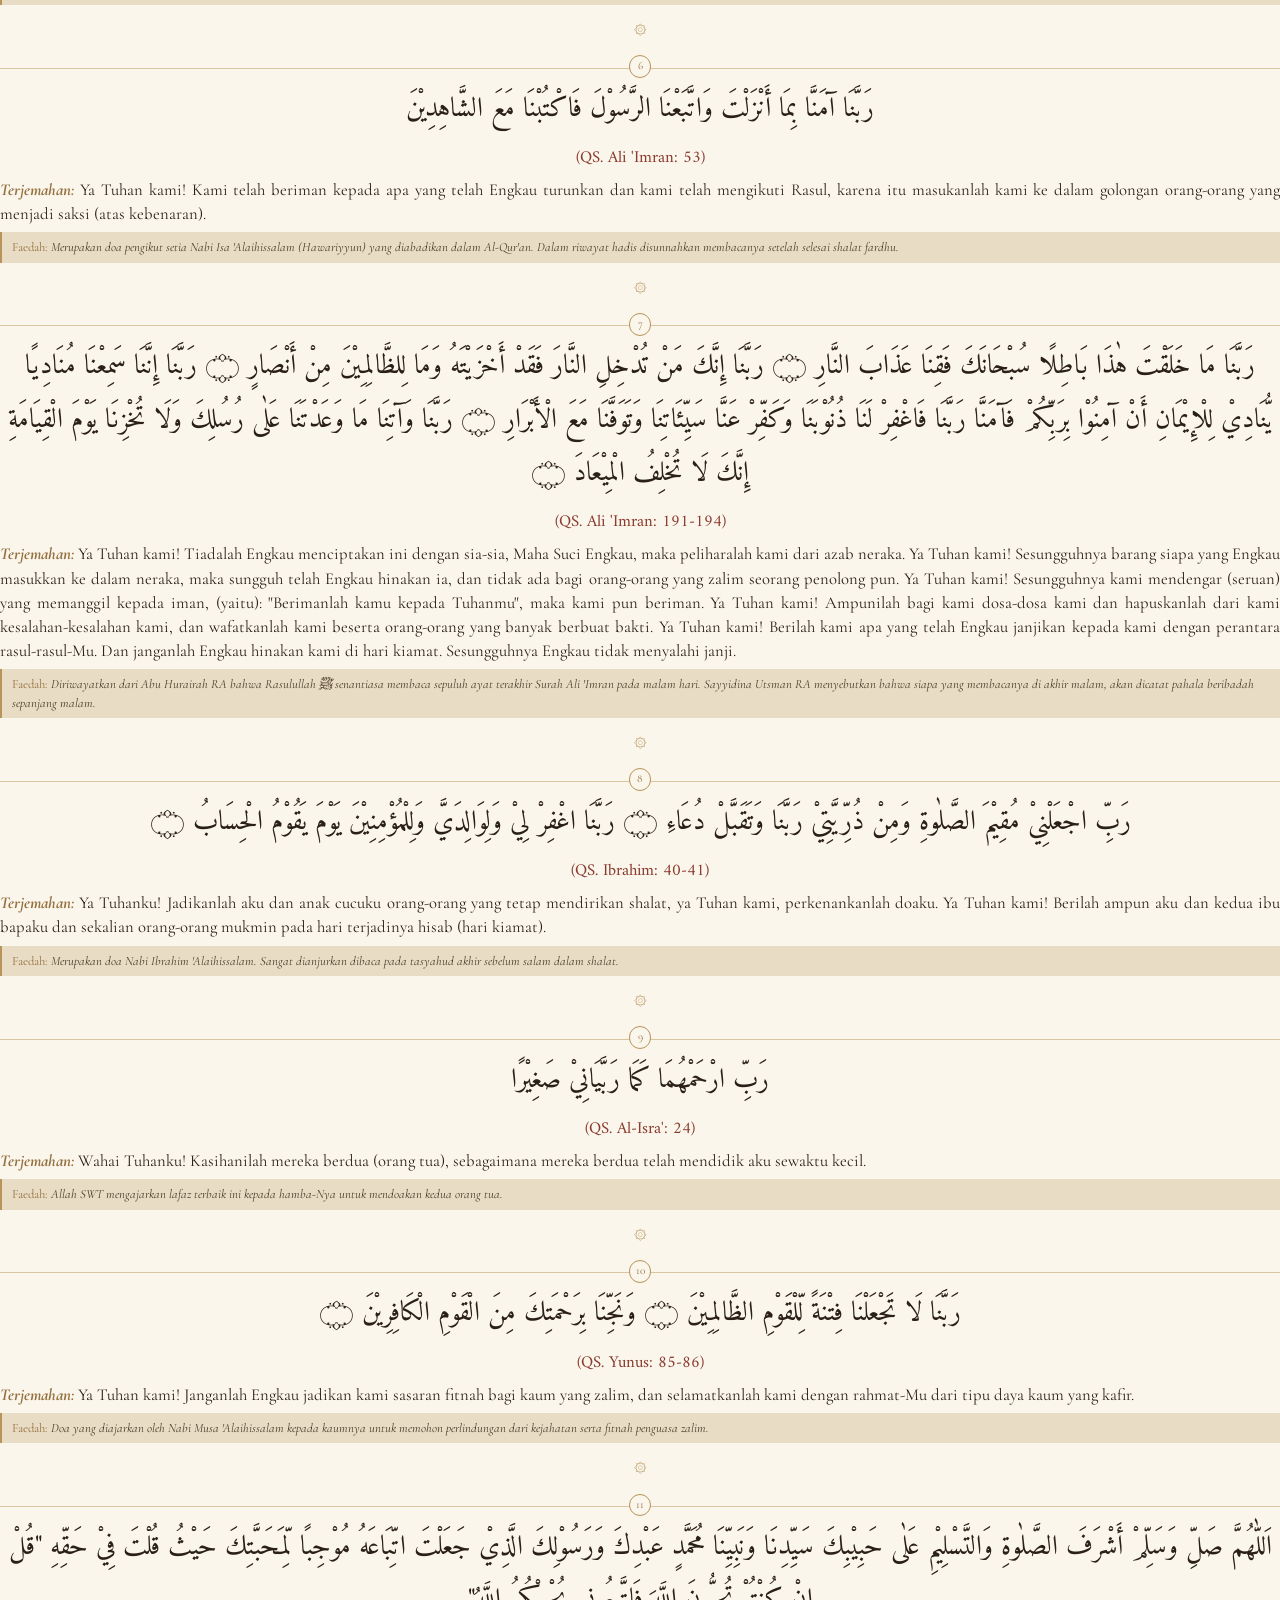
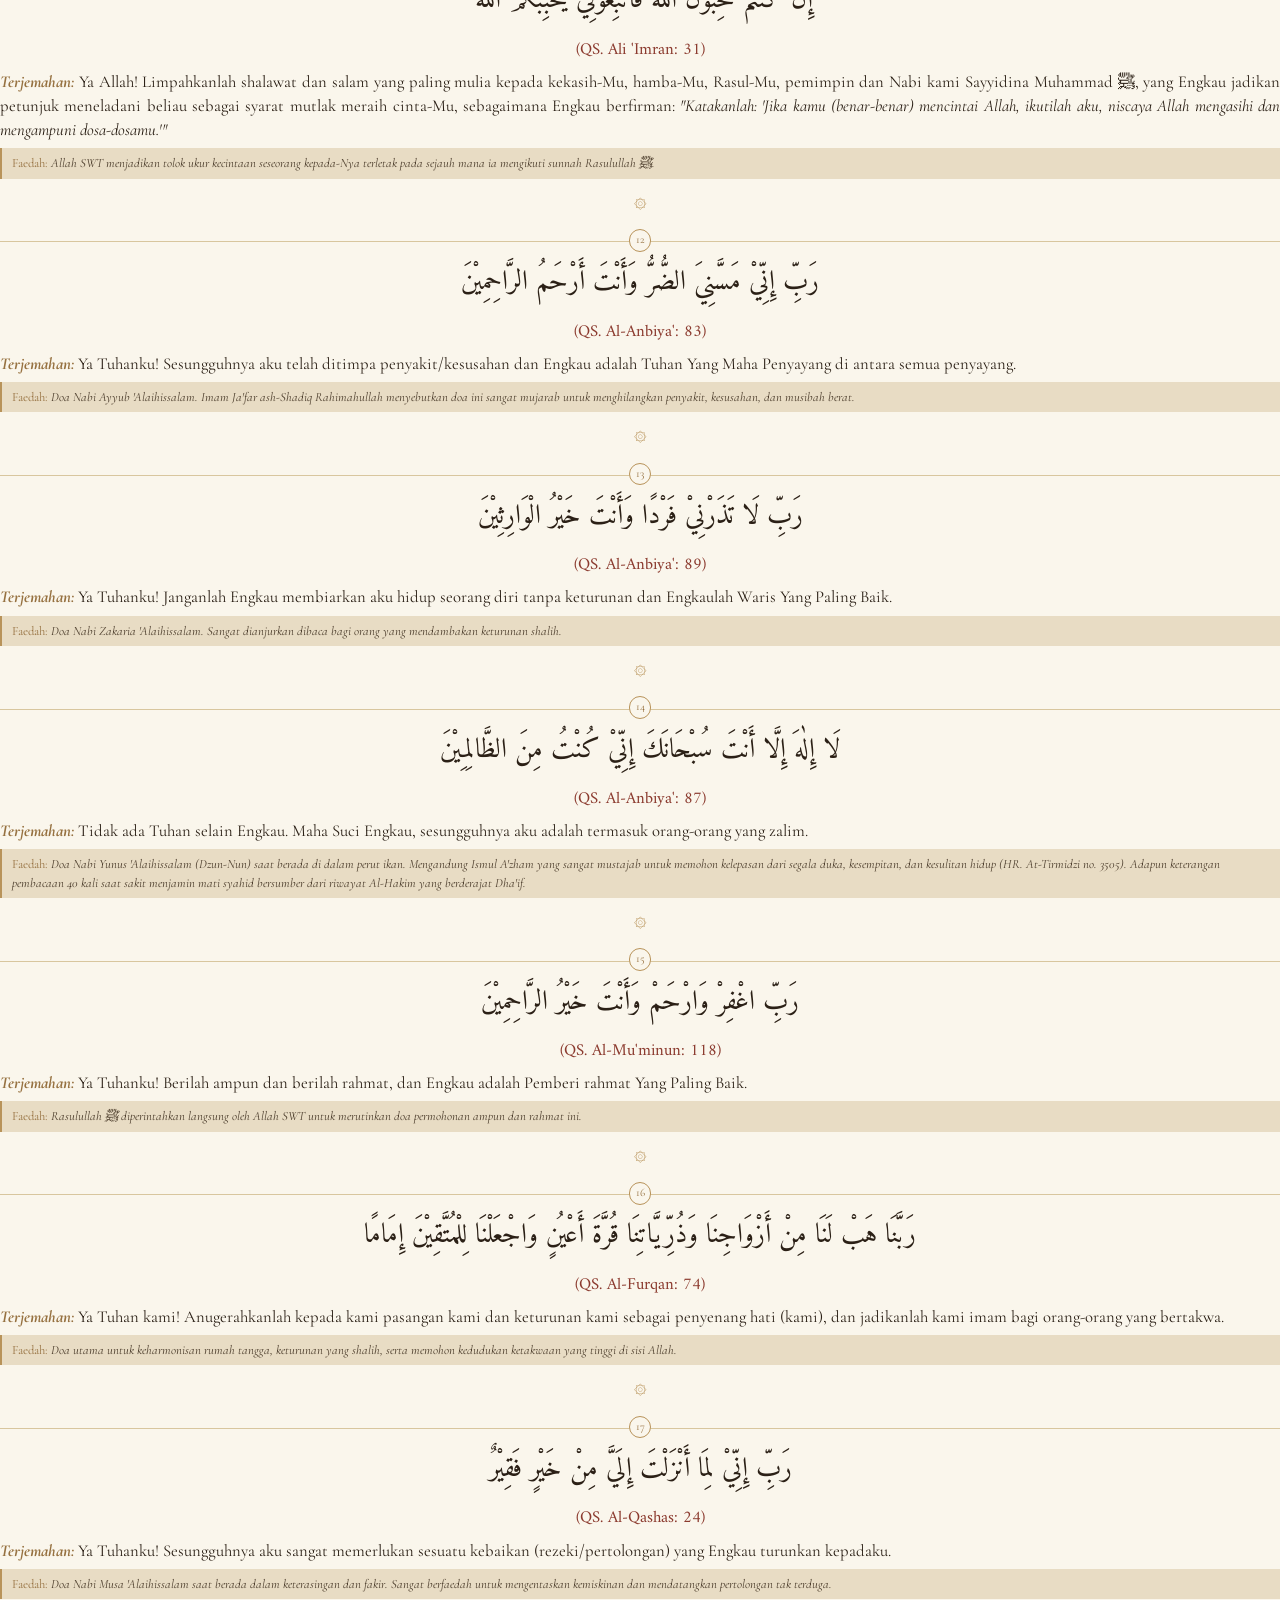
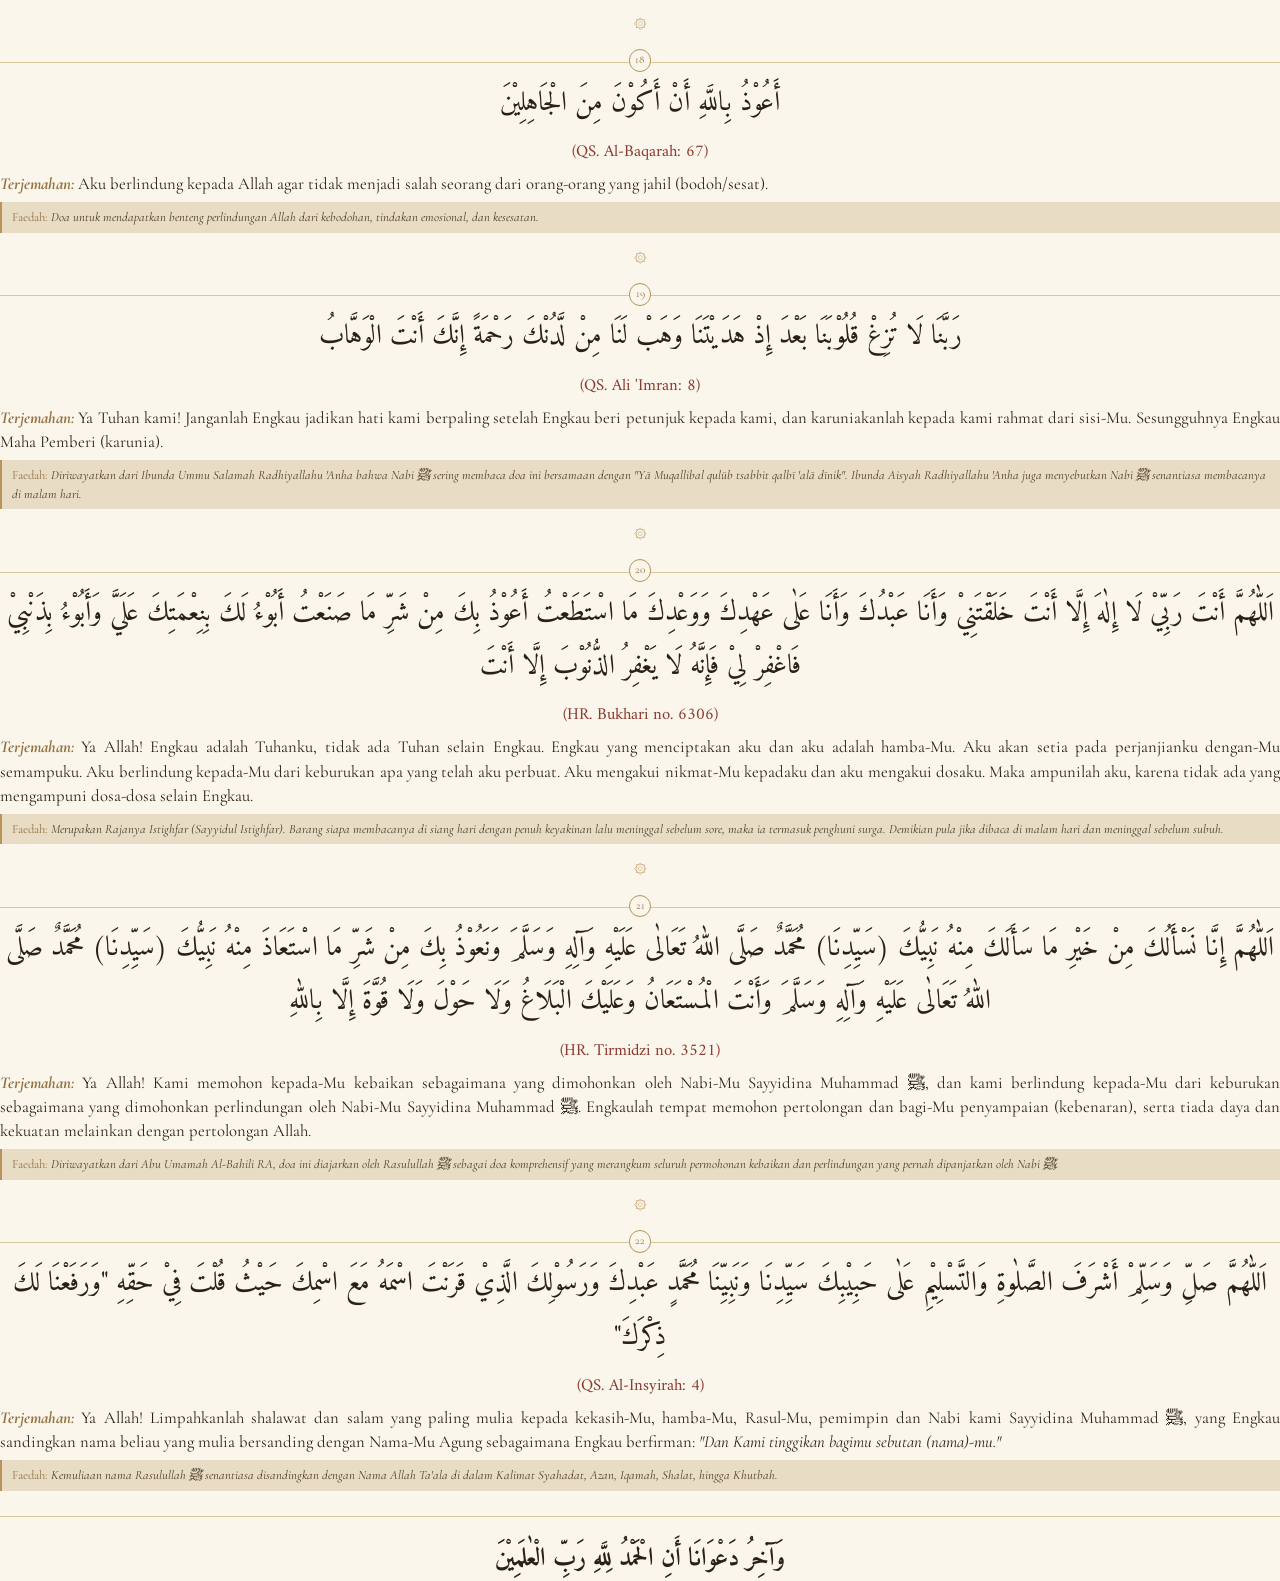
==== commit f8604888: "fix(data): comprehensive philological alignment with original manuscript (ori-pdf) across all days &" ====
--- a/html/hizib-kedua-sabtu.html
+++ b/html/hizib-kedua-sabtu.html
@@ -800,10 +800,10 @@
             <div class="garis-pembatas-top"></div>
         </div>
         <div class="teks-arab">
-            اَللّٰهُمَّ إِنَّا نَسْأَلُكَ مِنْ خَيْرِ مَا سَأَلَكَ مِنْهُ نَبِيُّكَ (سَيِّدُنَا) مُحَمَّدٌ صَلَّى اللهُ
-            تَعَالٰى عَلَيْهِ وَآلِهِ وَسَلَّمَ وَنَعُوْذُ بِكَ مِنْ شَرِّ مَا اسْتَعَاذَ مِنْهُ نَبِيُّكَ (سَيِّدُنَا)
-            مُحَمَّدٌ صَلَّى اللهُ تَعَالٰى عَلَيْهِ وَآلِهِ وَسَلَّمَ وَأَنْتَ الْمُسْتَعَانُ وَعَلَيْكَ الْبَلَاغُ
-            وَلَا حَوْلَ وَلَا قُوَّةَ إِلَّا بِاللَّهِ
+            اَللّٰهُمَّ إِنَّا نَسْأَلُكَ مِنْ خَيْرِ مَا سَأَلَكَ مِنْهُ نَبِيُّكَ (سَيِّدِنَا) مُحَمَّدٌ صَلَّى اللّٰهُ
+            تَعَالٰى عَلَيْهِ وَآلِهِ وَسَلَّمَ وَنَعُوْذُ بِكَ مِنْ شَرِّ مَا اسْتَعَاذَ مِنْهُ نَبِيُّكَ (سَيِّدِنَا)
+            مُحَمَّدٌ صَلَّى اللّٰهُ تَعَالٰى عَلَيْهِ وَآلِهِ وَسَلَّمَ وَأَنْتَ الْمُسْتَعَانُ وَعَلَيْكَ الْبَلَاغُ
+            وَلَا حَوْلَ وَلَا قُوَّةَ إِلَّا بِاللّٰهِ
         </div>
         <div class="referensi">(HR. Tirmidzi no. 3521)</div>
         <div class="terjemahan">
